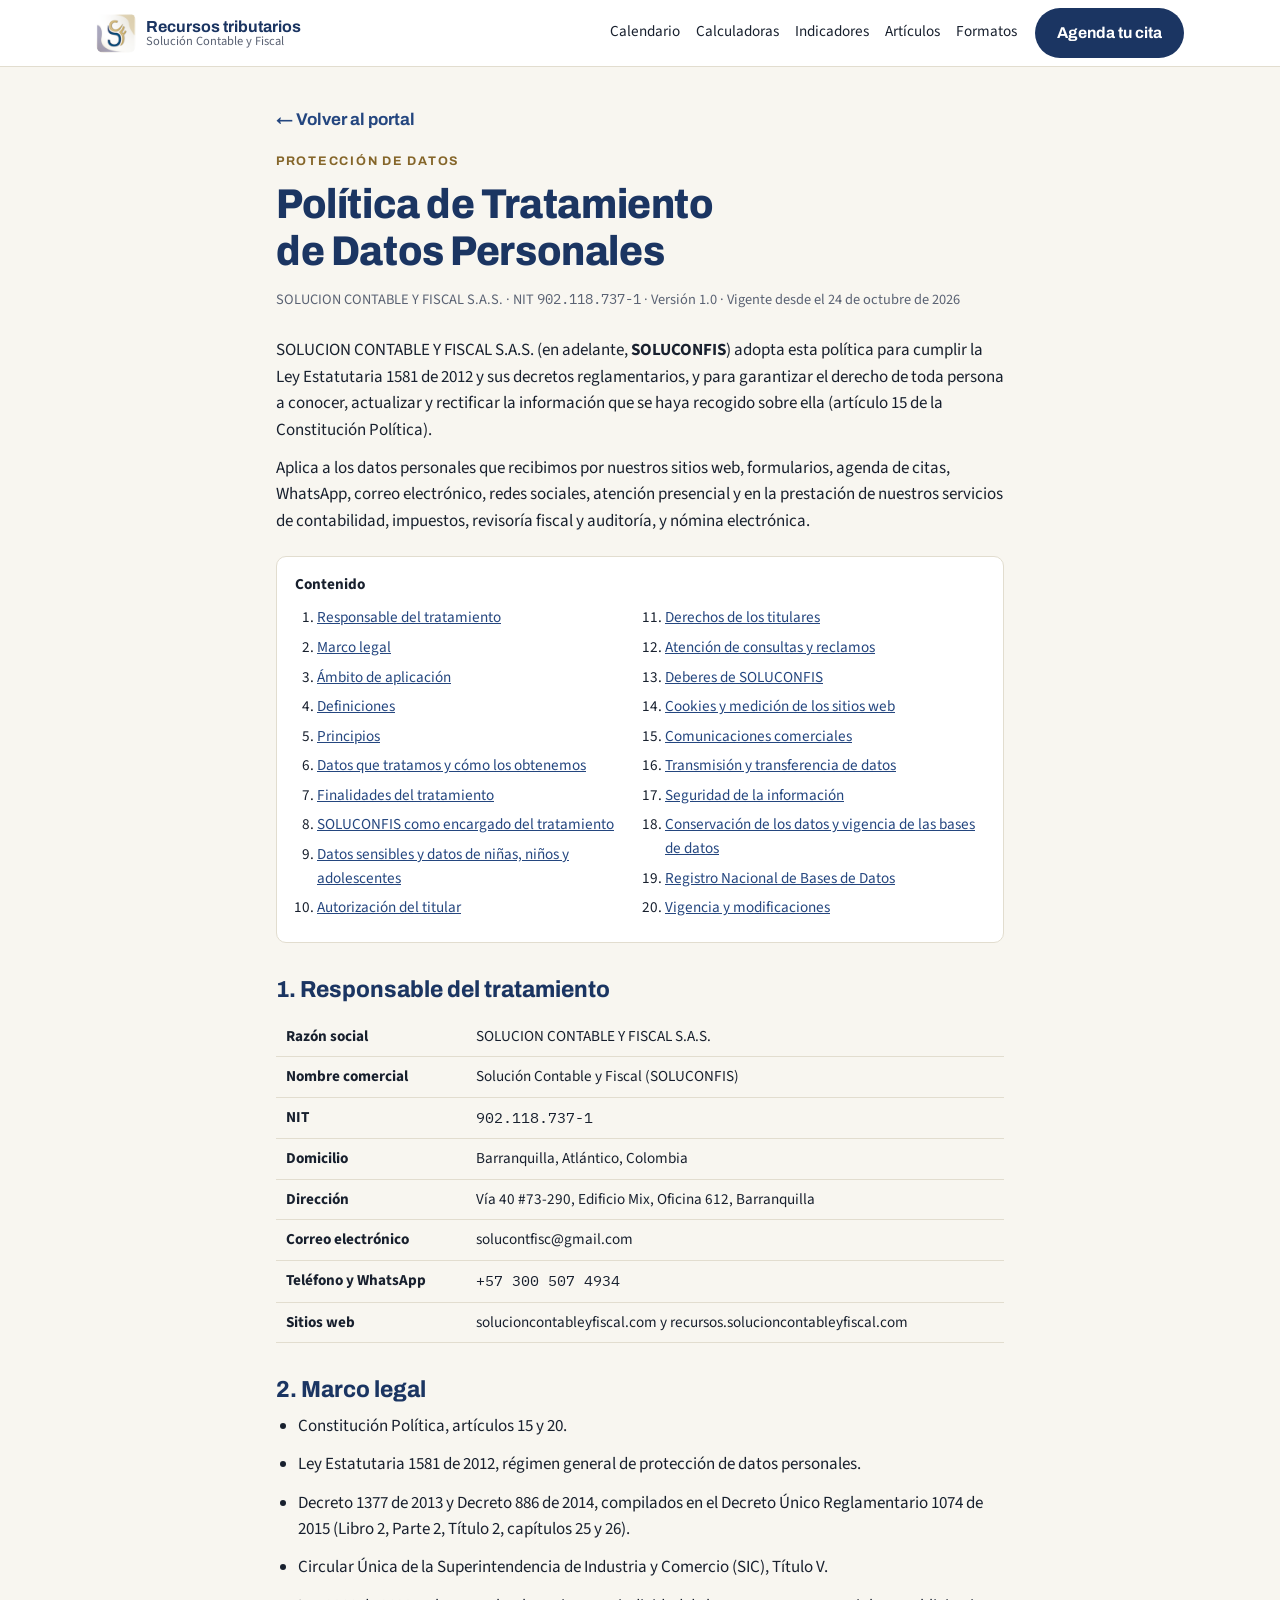
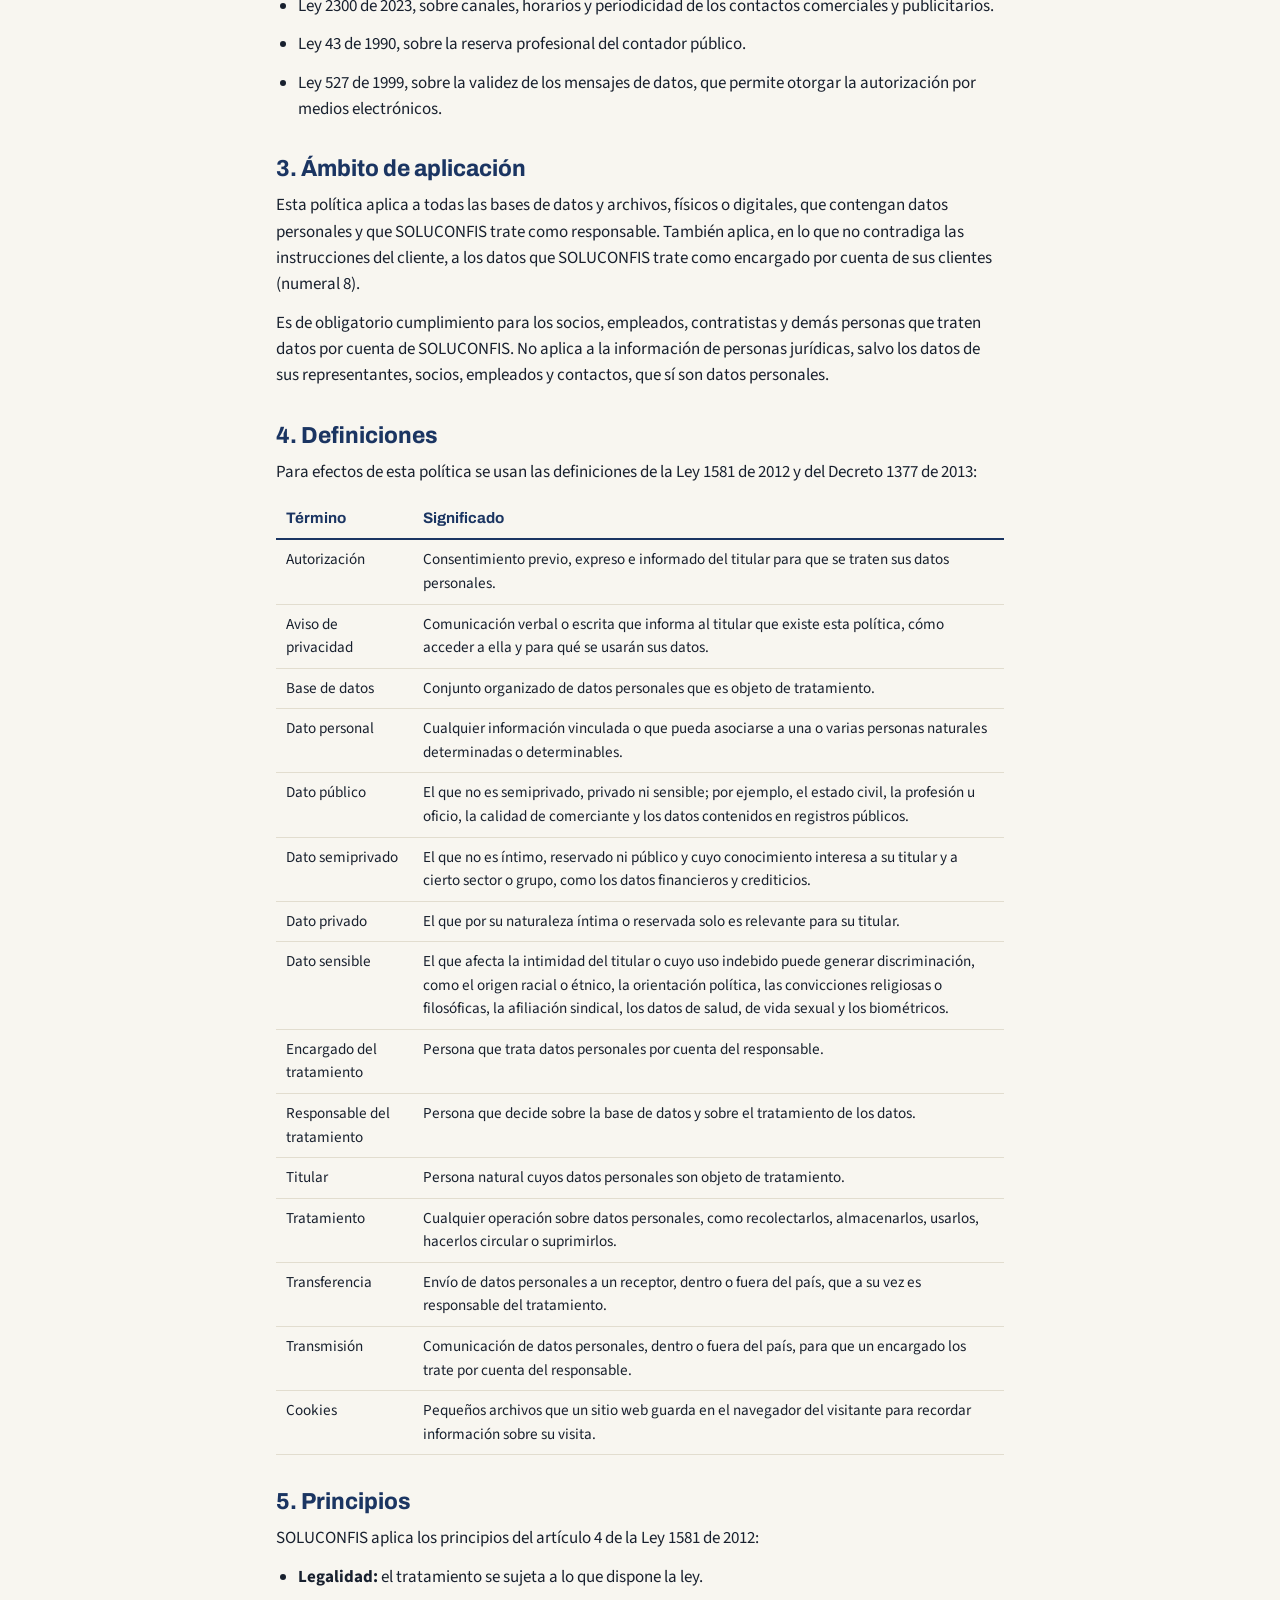
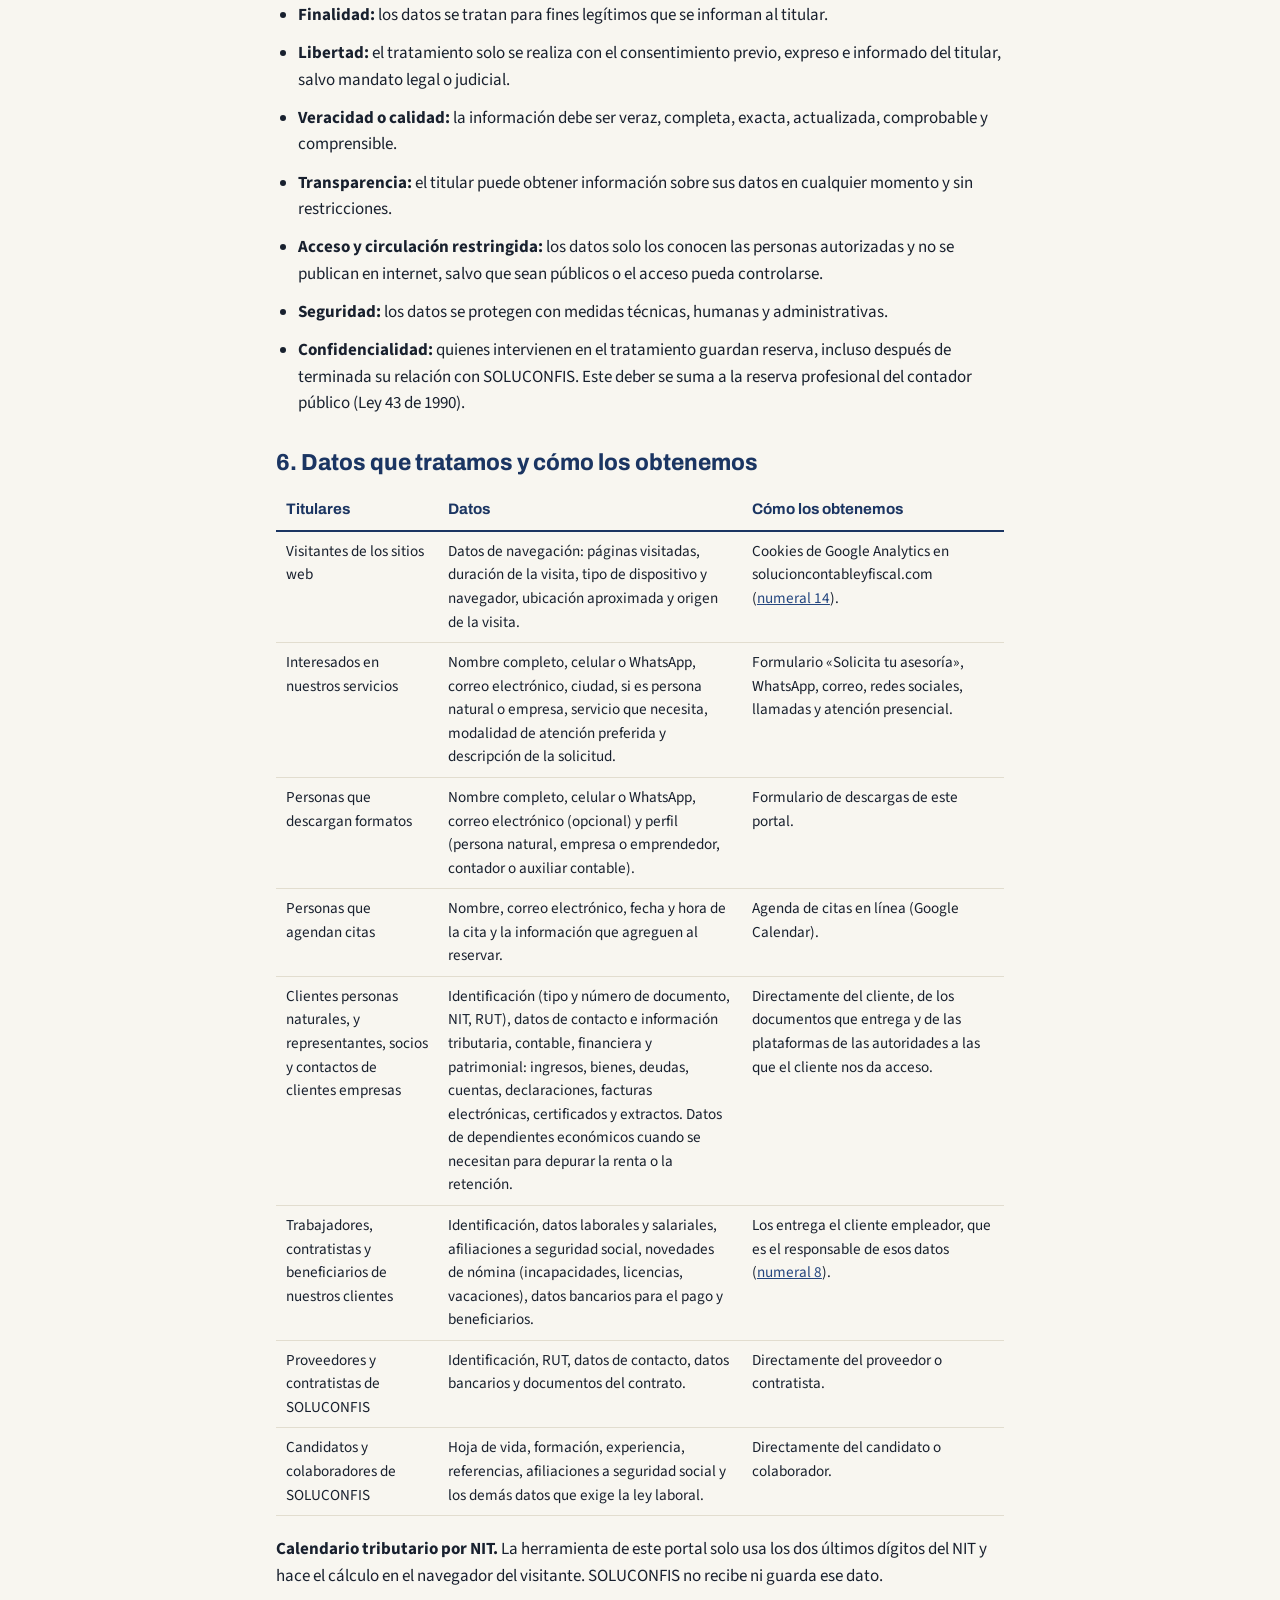
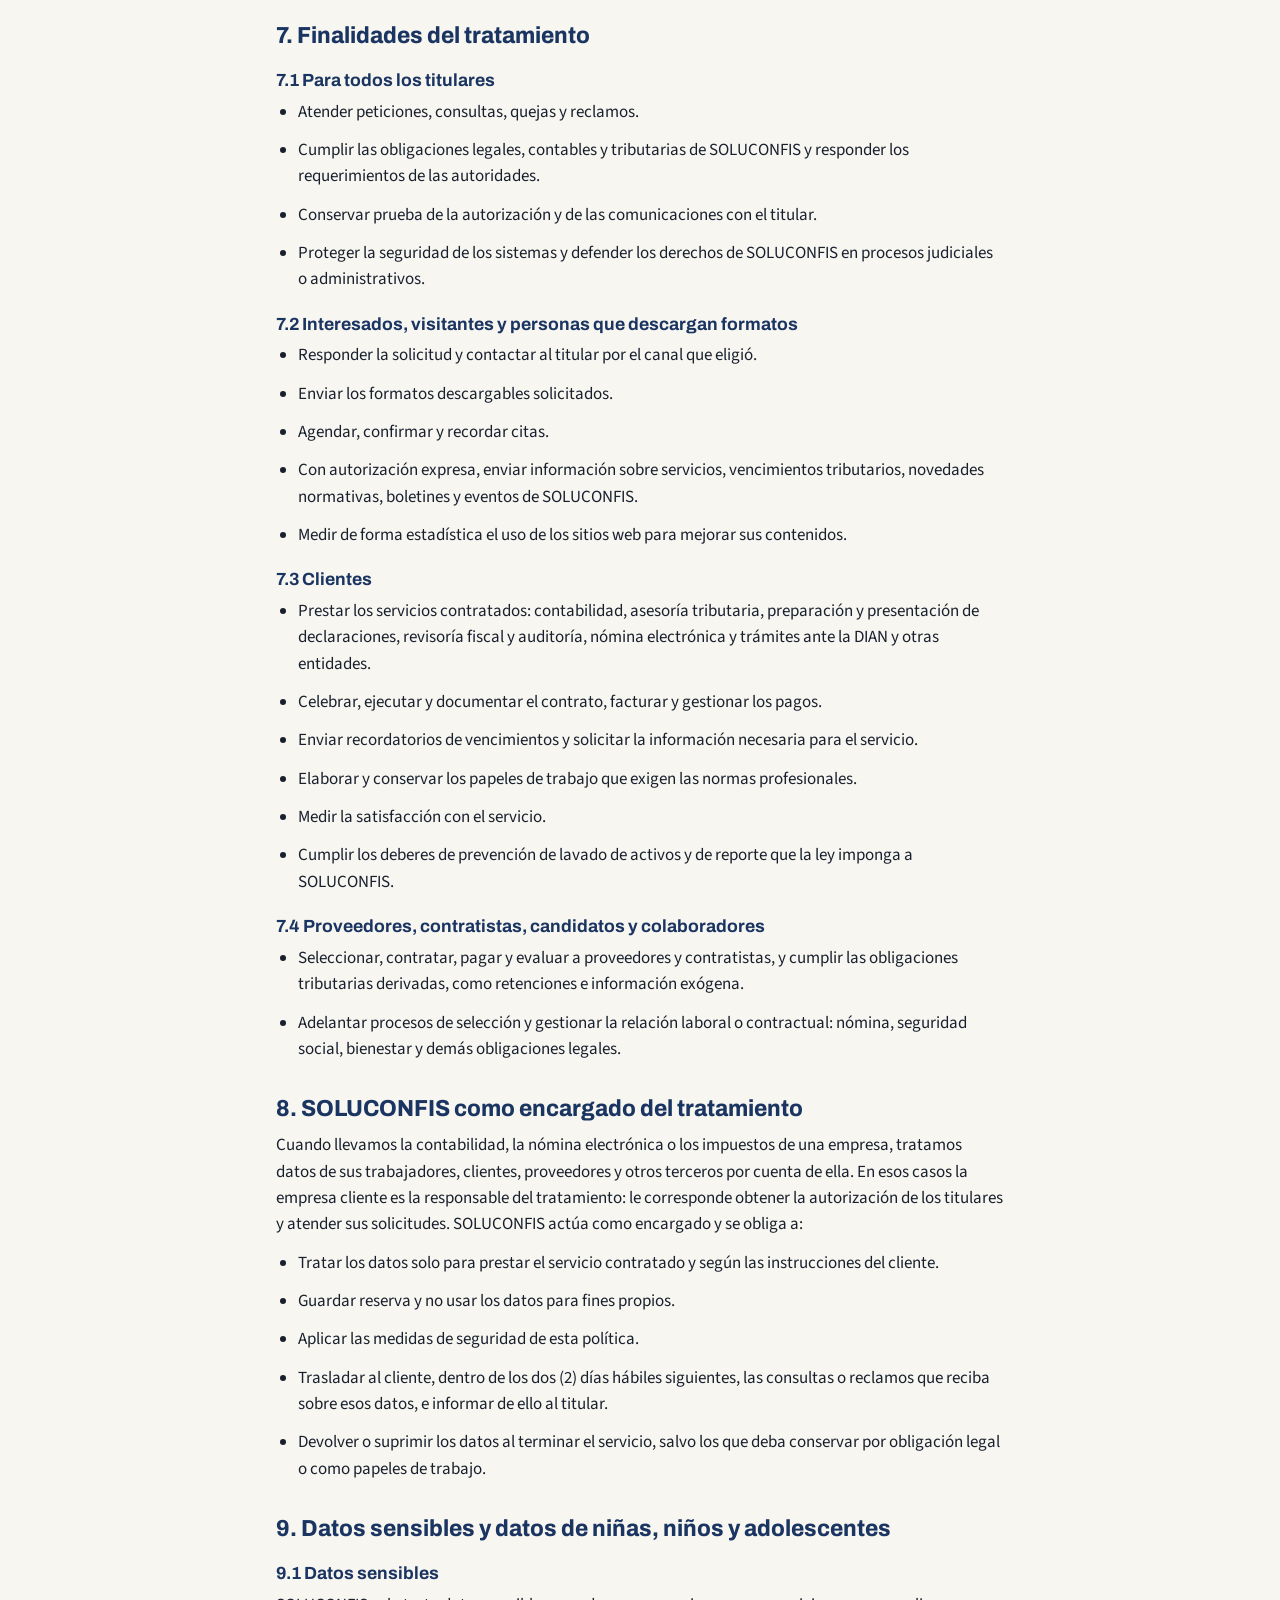
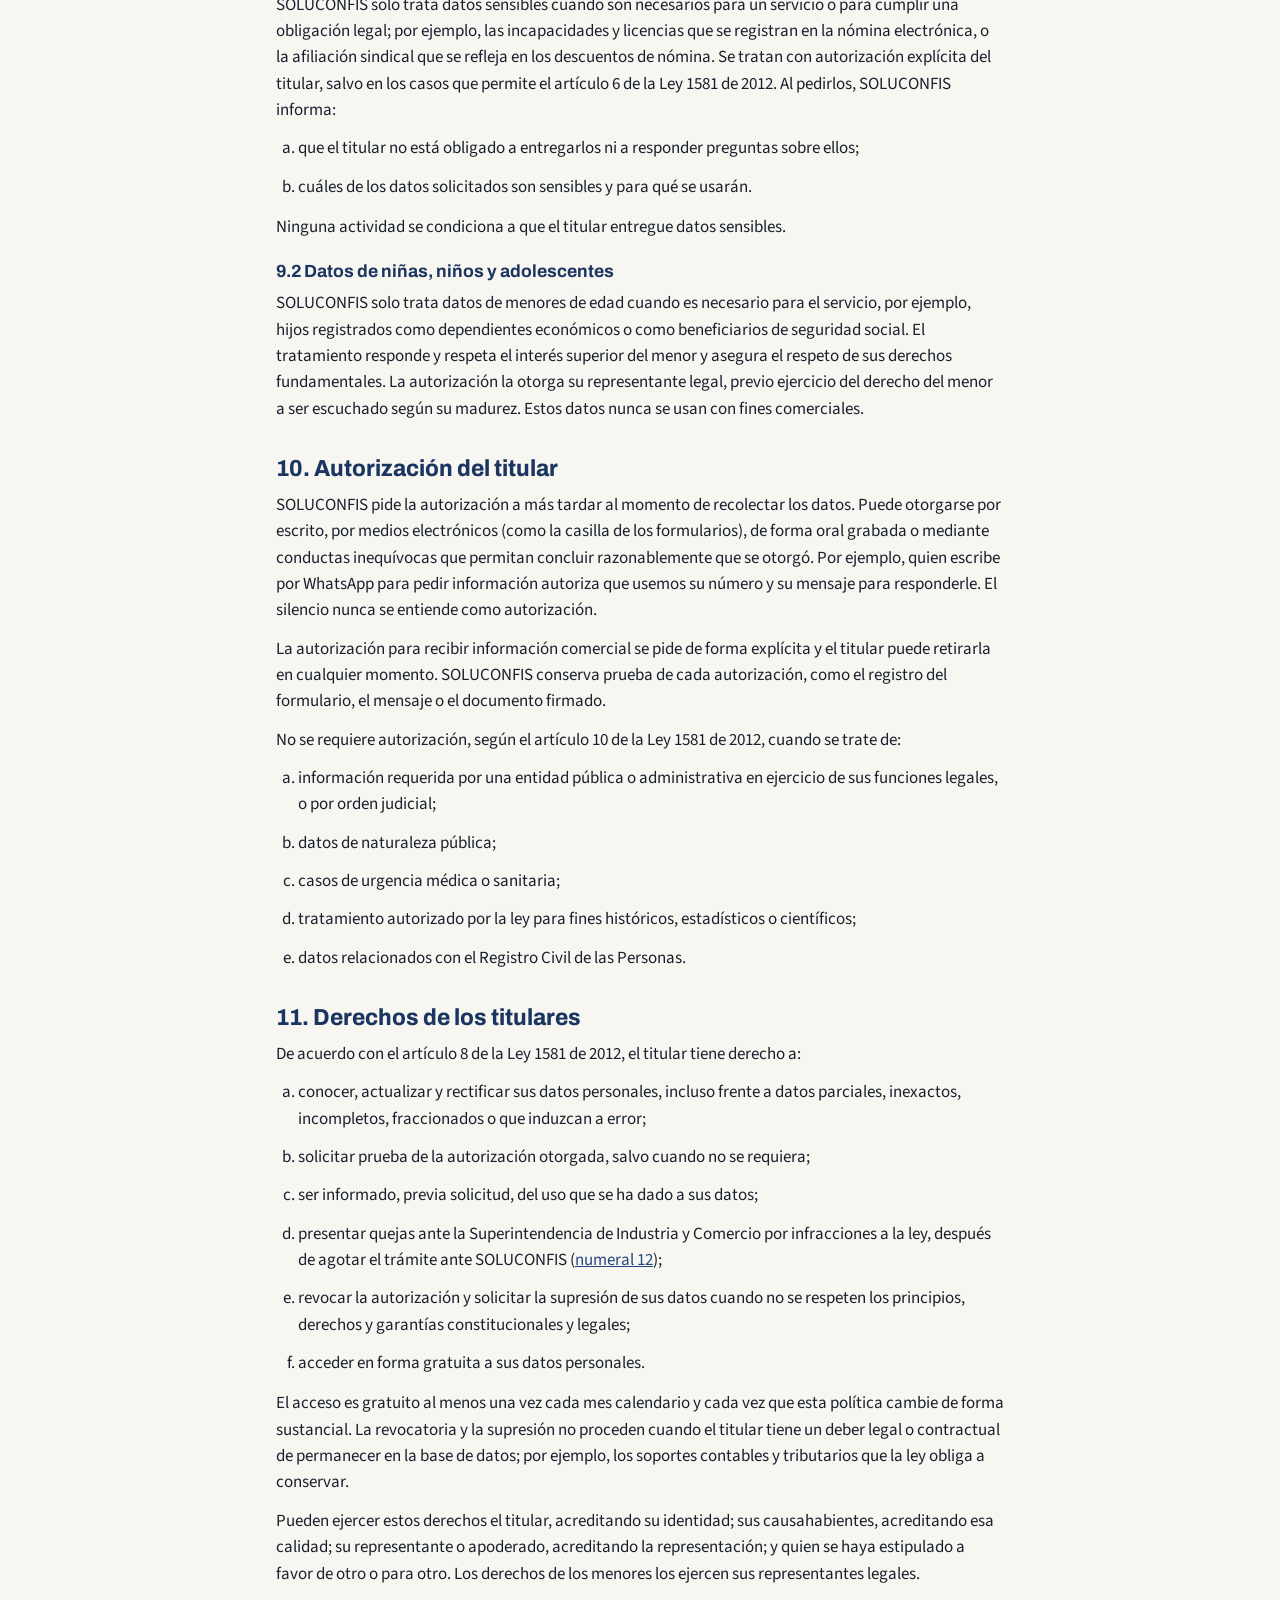
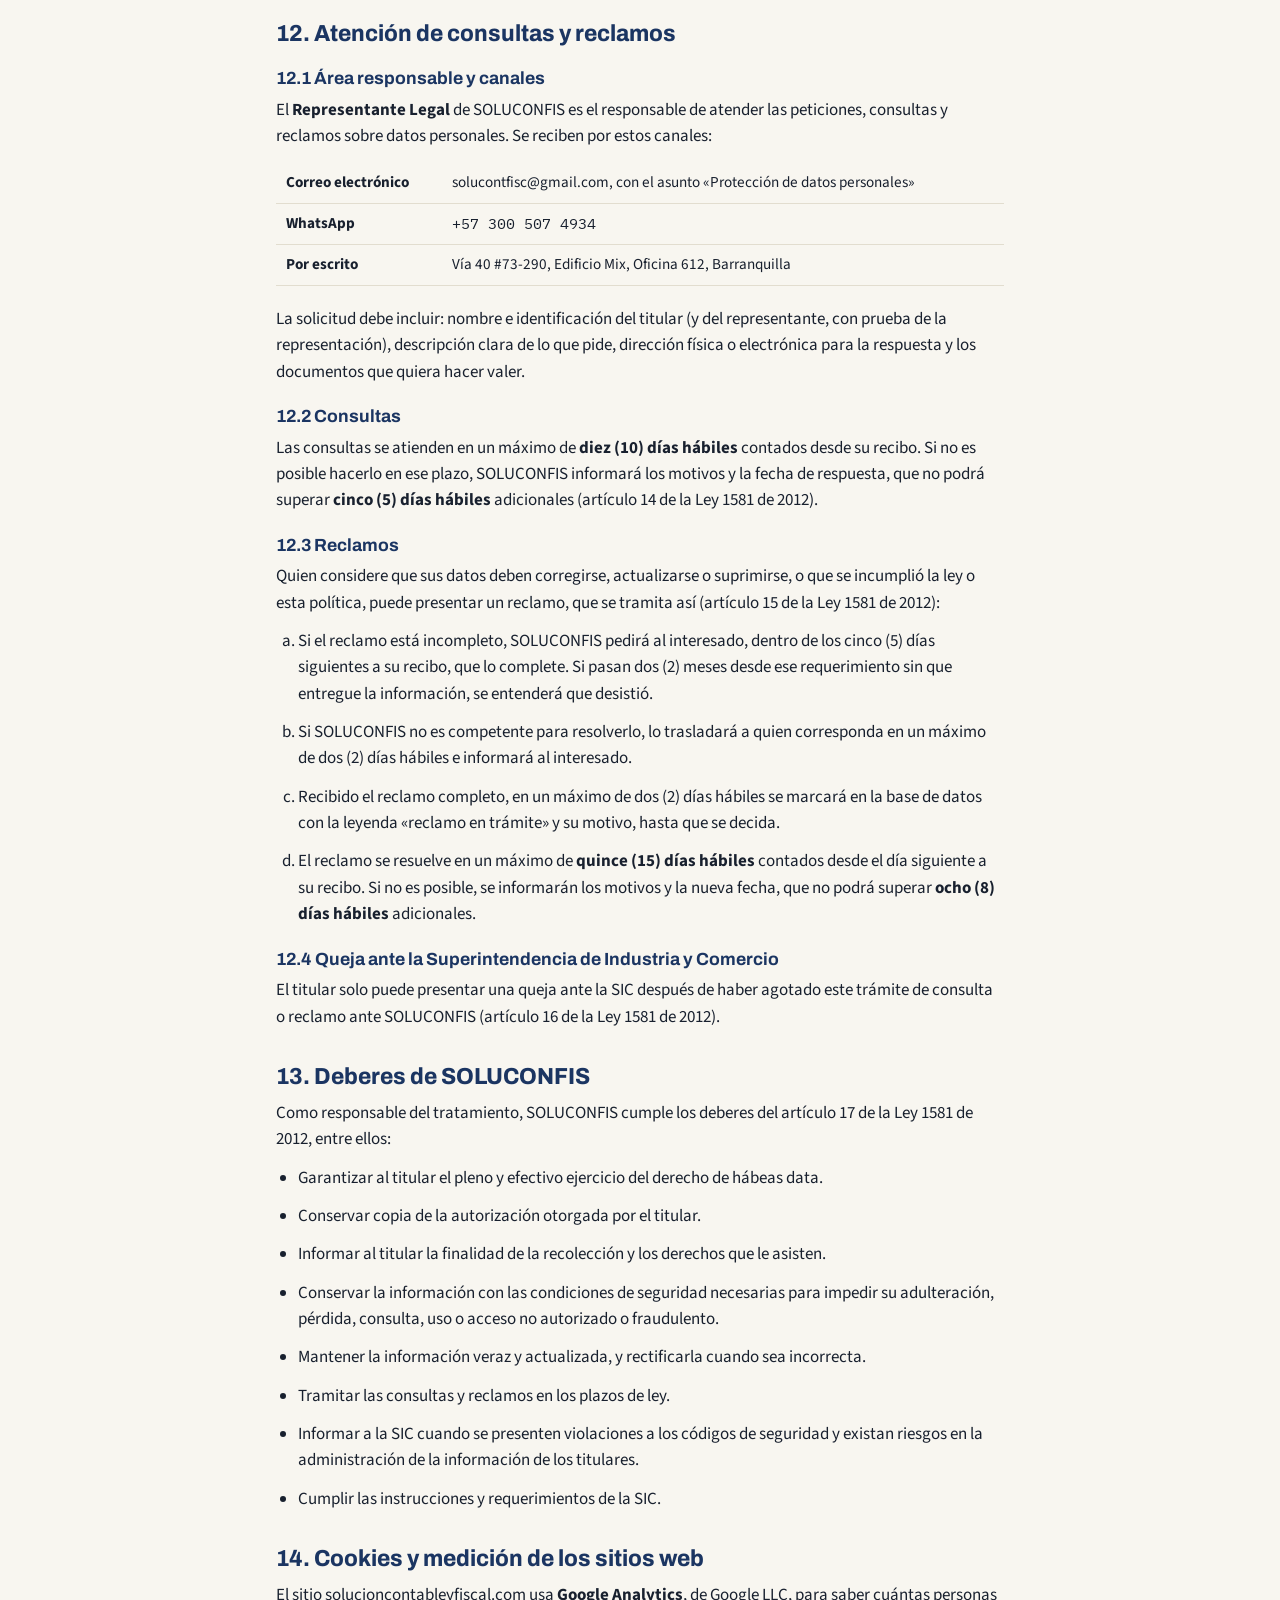
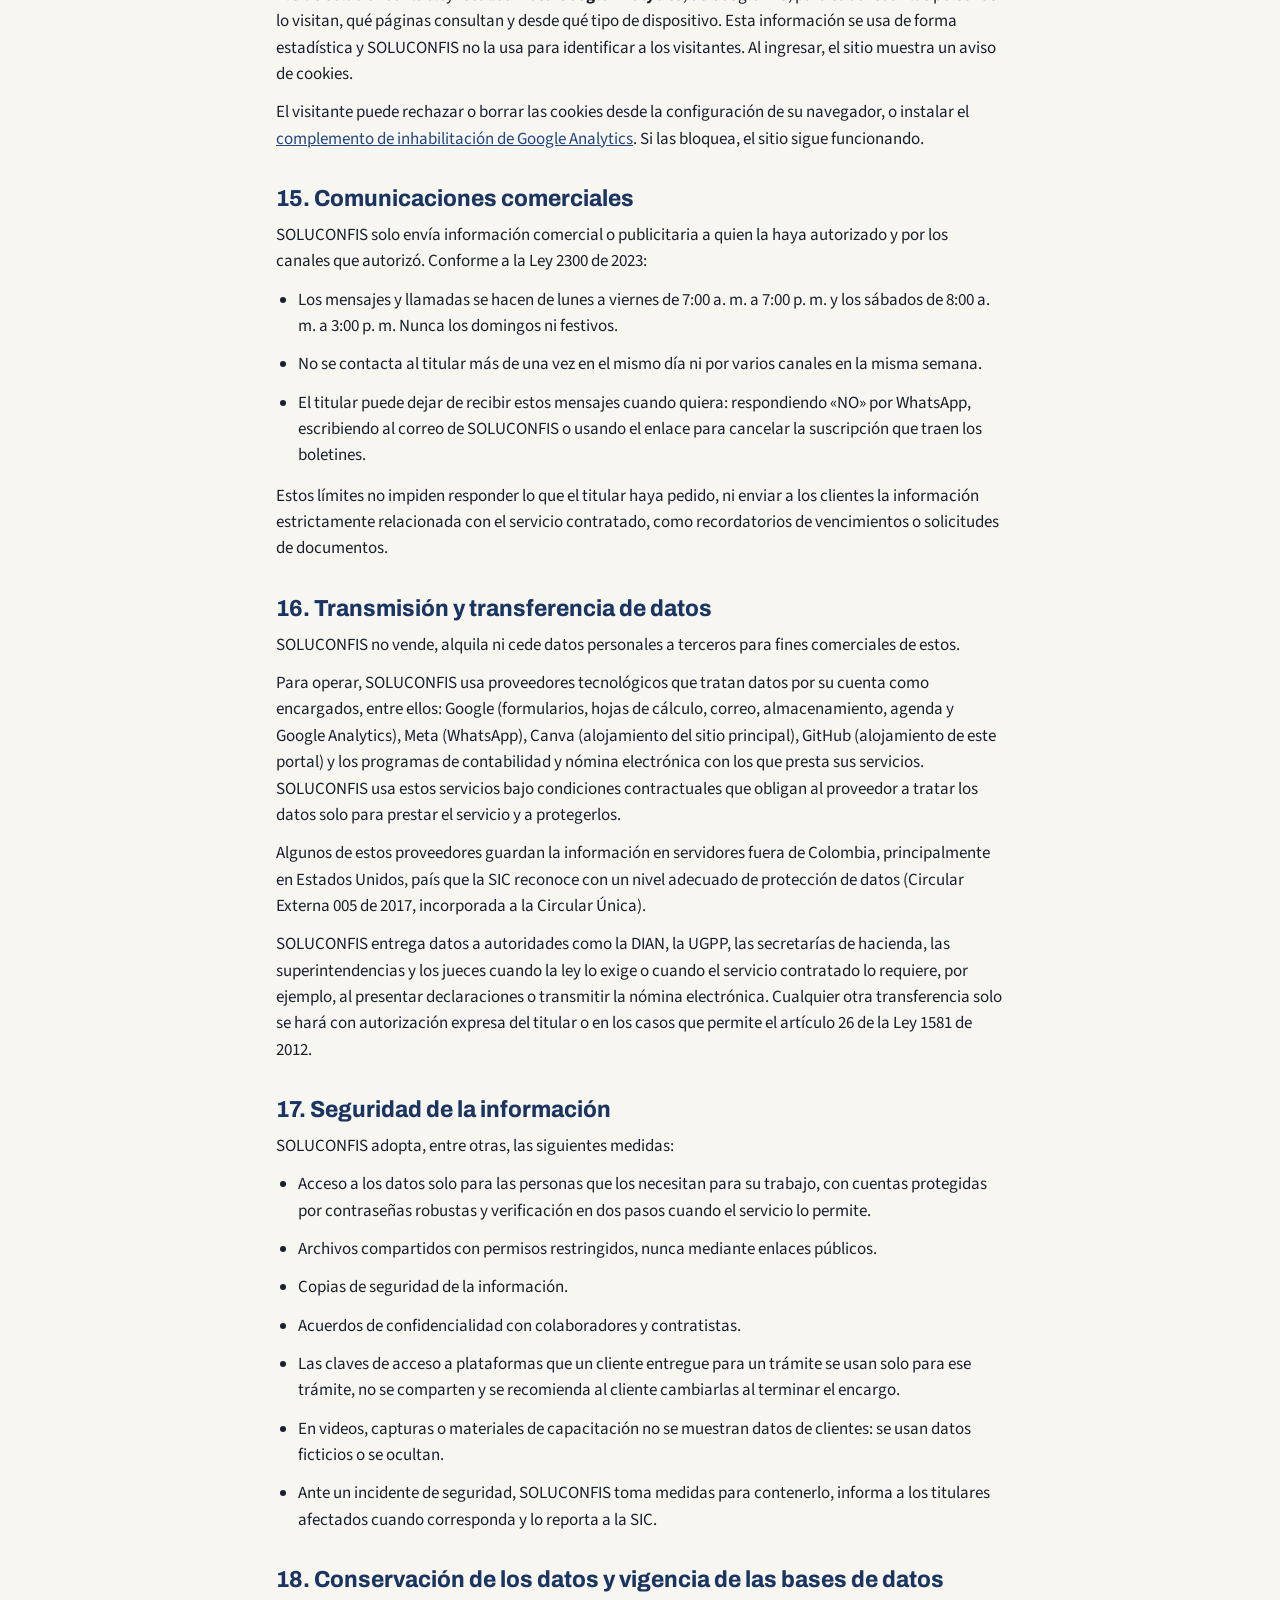
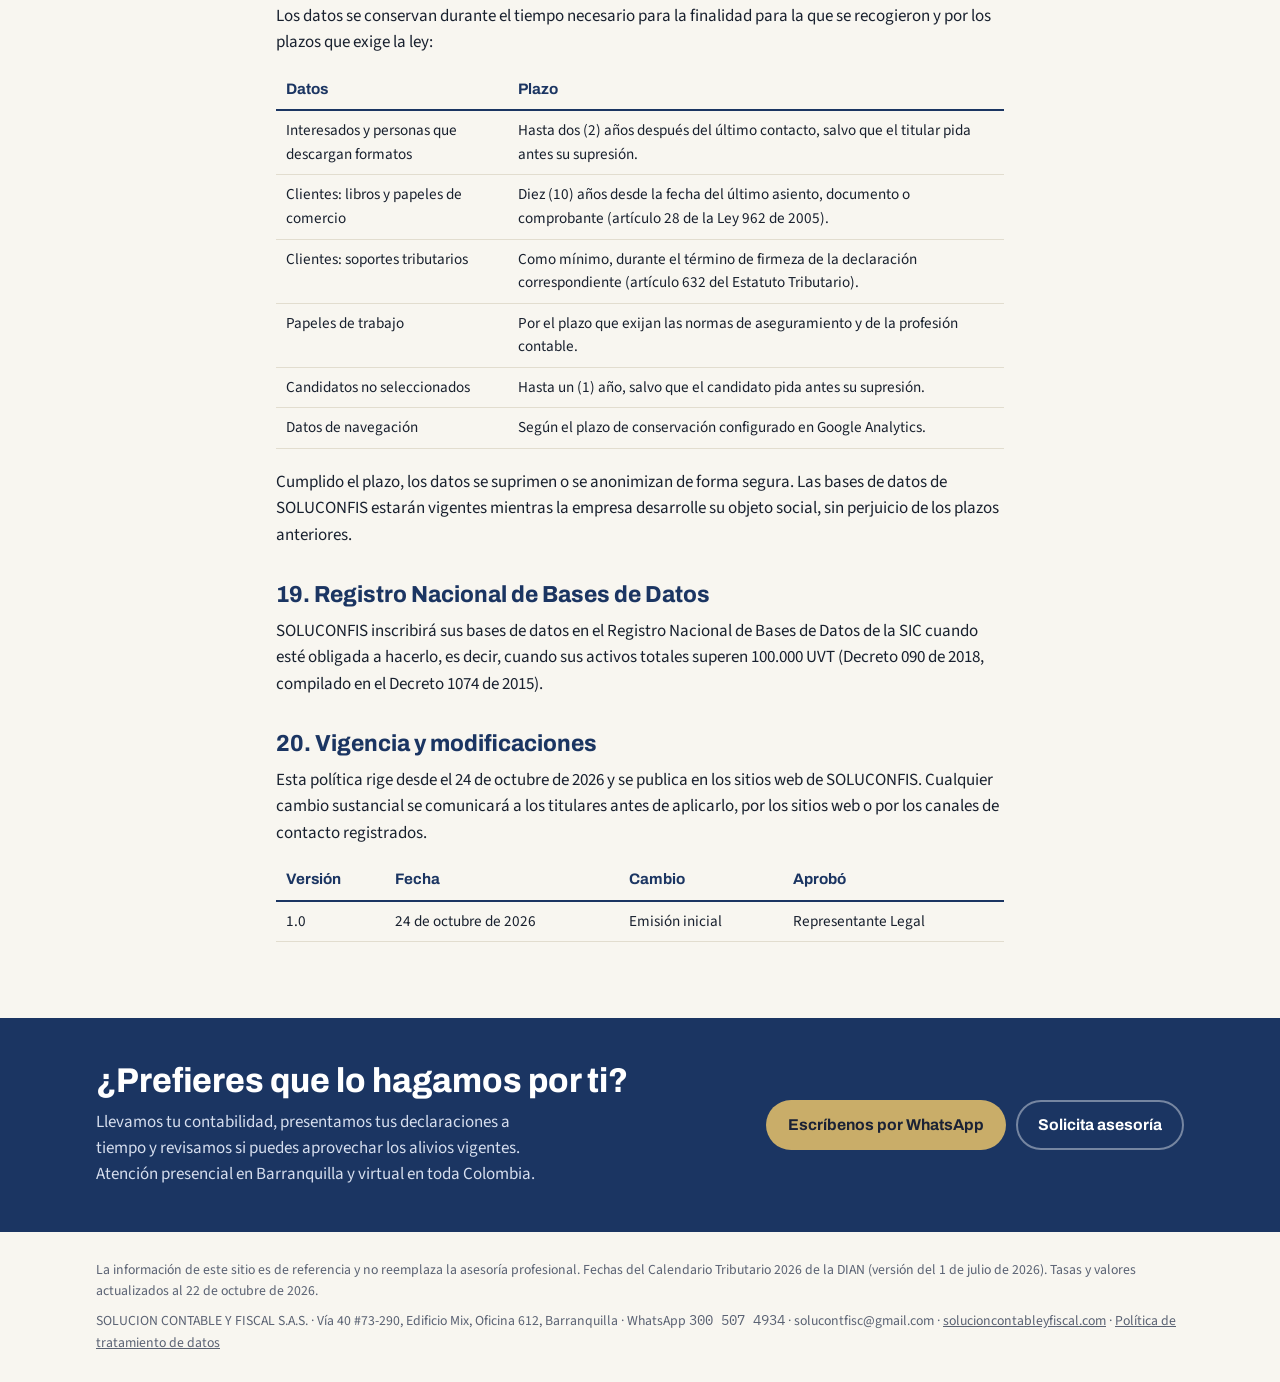
==== politica-de-datos.html @ 3eff8d31 "Publica la Política de Tratamiento de Datos Personales Agrega /politica-de-datos.html, el enlace en " ====
<!doctype html>
<html lang="es-CO">
<head>
<meta charset="utf-8">
<meta name="viewport" content="width=device-width, initial-scale=1, viewport-fit=cover">
<title>Política de Tratamiento de Datos Personales | Solución Contable y Fiscal</title>
<meta name="description" content="Política de Tratamiento de Datos Personales de SOLUCION CONTABLE Y FISCAL S.A.S. (Ley 1581 de 2012): qué datos tratamos, para qué, tus derechos y cómo ejercerlos.">
<link rel="canonical" href="https://recursos.solucioncontableyfiscal.com/politica-de-datos.html">
<meta property="og:type" content="website"><meta property="og:title" content="Política de Tratamiento de Datos Personales | Solución Contable y Fiscal"><meta property="og:description" content="Política de Tratamiento de Datos Personales de SOLUCION CONTABLE Y FISCAL S.A.S. (Ley 1581 de 2012): qué datos tratamos, para qué, tus derechos y cómo ejercerlos."><meta property="og:url" content="https://recursos.solucioncontableyfiscal.com/politica-de-datos.html"><meta property="og:image" content="https://recursos.solucioncontableyfiscal.com/assets/logo-512.png"><meta property="og:locale" content="es_CO">
<link rel="icon" href="assets/logo-32.png" sizes="32x32"><link rel="apple-touch-icon" href="assets/logo-192.png">
<link rel="preconnect" href="https://fonts.googleapis.com"><link rel="preconnect" href="https://fonts.gstatic.com" crossorigin><link rel="stylesheet" href="https://fonts.googleapis.com/css2?family=Archivo:wdth,wght@75..125,600..800&family=IBM+Plex+Mono:wght@500;600&family=Source+Sans+3:wght@400;600;700&display=swap">
<link rel="stylesheet" href="assets/site.css">

</head>
<body>
<header class="top"><div class="wrap">
  <a class="brand" href="index.html"><img src="assets/logo-96.png" alt="Logo de Solución Contable y Fiscal" width="40" height="40"><span><b>Recursos tributarios</b><small>Solución Contable y Fiscal</small></span></a>
  <nav class="nav" aria-label="Secciones">
    <a href="index.html#calendario">Calendario</a><a href="index.html#calculadoras">Calculadoras</a><a href="index.html#indicadores">Indicadores</a><a href="index.html#articulos">Artículos</a><a href="index.html#formatos">Formatos</a>
  </nav>
  <a class="btn btn-primary" href="https://calendar.app.google/NaQe5qqNjgy27SrF7" target="_blank" rel="noopener">Agenda tu cita</a>
</div></header>
<main class="article"><div class="wrap">
  <a class="back" href="index.html">← Volver al portal</a>
  <span class="eyebrow" style="margin-top:18px">Protección de datos</span>
  <h1>Política de Tratamiento de Datos Personales</h1>
  <p class="meta">SOLUCION CONTABLE Y FISCAL S.A.S. · NIT <span class="num">902.118.737-1</span> · Versión 1.0 · Vigente desde el 24 de octubre de 2026</p>
  <p>SOLUCION CONTABLE Y FISCAL S.A.S. (en adelante, <b>SOLUCONFIS</b>) adopta esta política para cumplir la Ley Estatutaria 1581 de 2012 y sus decretos reglamentarios, y para garantizar el derecho de toda persona a conocer, actualizar y rectificar la información que se haya recogido sobre ella (artículo 15 de la Constitución Política).</p>
<p>Aplica a los datos personales que recibimos por nuestros sitios web, formularios, agenda de citas, WhatsApp, correo electrónico, redes sociales, atención presencial y en la prestación de nuestros servicios de contabilidad, impuestos, revisoría fiscal y auditoría, y nómina electrónica.</p><nav class="toc" aria-label="Contenido"><b>Contenido</b><ol><li><a href="#responsable">Responsable del tratamiento</a></li><li><a href="#marco-legal">Marco legal</a></li><li><a href="#ambito">Ámbito de aplicación</a></li><li><a href="#definiciones">Definiciones</a></li><li><a href="#principios">Principios</a></li><li><a href="#datos">Datos que tratamos y cómo los obtenemos</a></li><li><a href="#finalidades">Finalidades del tratamiento</a></li><li><a href="#encargado">SOLUCONFIS como encargado del tratamiento</a></li><li><a href="#sensibles">Datos sensibles y datos de niñas, niños y adolescentes</a></li><li><a href="#autorizacion">Autorización del titular</a></li><li><a href="#derechos">Derechos de los titulares</a></li><li><a href="#consultas">Atención de consultas y reclamos</a></li><li><a href="#deberes">Deberes de SOLUCONFIS</a></li><li><a href="#cookies">Cookies y medición de los sitios web</a></li><li><a href="#comunicaciones">Comunicaciones comerciales</a></li><li><a href="#transmision">Transmisión y transferencia de datos</a></li><li><a href="#seguridad">Seguridad de la información</a></li><li><a href="#conservacion">Conservación de los datos y vigencia de las bases de datos</a></li><li><a href="#rnbd">Registro Nacional de Bases de Datos</a></li><li><a href="#vigencia">Vigencia y modificaciones</a></li></ol></nav><section id="responsable"><h2>1. Responsable del tratamiento</h2><div class="tbl"><table><tbody><tr><td><b>Razón social</b></td><td>SOLUCION CONTABLE Y FISCAL S.A.S.</td></tr><tr><td><b>Nombre comercial</b></td><td>Solución Contable y Fiscal (SOLUCONFIS)</td></tr><tr><td><b>NIT</b></td><td><span class="num">902.118.737-1</span></td></tr><tr><td><b>Domicilio</b></td><td>Barranquilla, Atlántico, Colombia</td></tr><tr><td><b>Dirección</b></td><td>Vía 40 #73-290, Edificio Mix, Oficina 612, Barranquilla</td></tr><tr><td><b>Correo electrónico</b></td><td>solucontfisc@gmail.com</td></tr><tr><td><b>Teléfono y WhatsApp</b></td><td><span class="num">+57 300 507 4934</span></td></tr><tr><td><b>Sitios web</b></td><td>solucioncontableyfiscal.com y recursos.solucioncontableyfiscal.com</td></tr></tbody></table></div></section><section id="marco-legal"><h2>2. Marco legal</h2><ul>
<li>Constitución Política, artículos 15 y 20.</li>
<li>Ley Estatutaria 1581 de 2012, régimen general de protección de datos personales.</li>
<li>Decreto 1377 de 2013 y Decreto 886 de 2014, compilados en el Decreto Único Reglamentario 1074 de 2015 (Libro 2, Parte 2, Título 2, capítulos 25 y 26).</li>
<li>Circular Única de la Superintendencia de Industria y Comercio (SIC), Título V.</li>
<li>Ley 2300 de 2023, sobre canales, horarios y periodicidad de los contactos comerciales y publicitarios.</li>
<li>Ley 43 de 1990, sobre la reserva profesional del contador público.</li>
<li>Ley 527 de 1999, sobre la validez de los mensajes de datos, que permite otorgar la autorización por medios electrónicos.</li>
</ul></section><section id="ambito"><h2>3. Ámbito de aplicación</h2><p>Esta política aplica a todas las bases de datos y archivos, físicos o digitales, que contengan datos personales y que SOLUCONFIS trate como responsable. También aplica, en lo que no contradiga las instrucciones del cliente, a los datos que SOLUCONFIS trate como encargado por cuenta de sus clientes (numeral 8).</p>
<p>Es de obligatorio cumplimiento para los socios, empleados, contratistas y demás personas que traten datos por cuenta de SOLUCONFIS. No aplica a la información de personas jurídicas, salvo los datos de sus representantes, socios, empleados y contactos, que sí son datos personales.</p></section><section id="definiciones"><h2>4. Definiciones</h2><p>Para efectos de esta política se usan las definiciones de la Ley 1581 de 2012 y del Decreto 1377 de 2013:</p><div class="tbl"><table><thead><tr><th>Término</th><th>Significado</th></tr></thead><tbody><tr><td>Autorización</td><td>Consentimiento previo, expreso e informado del titular para que se traten sus datos personales.</td></tr><tr><td>Aviso de privacidad</td><td>Comunicación verbal o escrita que informa al titular que existe esta política, cómo acceder a ella y para qué se usarán sus datos.</td></tr><tr><td>Base de datos</td><td>Conjunto organizado de datos personales que es objeto de tratamiento.</td></tr><tr><td>Dato personal</td><td>Cualquier información vinculada o que pueda asociarse a una o varias personas naturales determinadas o determinables.</td></tr><tr><td>Dato público</td><td>El que no es semiprivado, privado ni sensible; por ejemplo, el estado civil, la profesión u oficio, la calidad de comerciante y los datos contenidos en registros públicos.</td></tr><tr><td>Dato semiprivado</td><td>El que no es íntimo, reservado ni público y cuyo conocimiento interesa a su titular y a cierto sector o grupo, como los datos financieros y crediticios.</td></tr><tr><td>Dato privado</td><td>El que por su naturaleza íntima o reservada solo es relevante para su titular.</td></tr><tr><td>Dato sensible</td><td>El que afecta la intimidad del titular o cuyo uso indebido puede generar discriminación, como el origen racial o étnico, la orientación política, las convicciones religiosas o filosóficas, la afiliación sindical, los datos de salud, de vida sexual y los biométricos.</td></tr><tr><td>Encargado del tratamiento</td><td>Persona que trata datos personales por cuenta del responsable.</td></tr><tr><td>Responsable del tratamiento</td><td>Persona que decide sobre la base de datos y sobre el tratamiento de los datos.</td></tr><tr><td>Titular</td><td>Persona natural cuyos datos personales son objeto de tratamiento.</td></tr><tr><td>Tratamiento</td><td>Cualquier operación sobre datos personales, como recolectarlos, almacenarlos, usarlos, hacerlos circular o suprimirlos.</td></tr><tr><td>Transferencia</td><td>Envío de datos personales a un receptor, dentro o fuera del país, que a su vez es responsable del tratamiento.</td></tr><tr><td>Transmisión</td><td>Comunicación de datos personales, dentro o fuera del país, para que un encargado los trate por cuenta del responsable.</td></tr><tr><td>Cookies</td><td>Pequeños archivos que un sitio web guarda en el navegador del visitante para recordar información sobre su visita.</td></tr></tbody></table></div></section><section id="principios"><h2>5. Principios</h2><p>SOLUCONFIS aplica los principios del artículo 4 de la Ley 1581 de 2012:</p>
<ul>
<li><b>Legalidad:</b> el tratamiento se sujeta a lo que dispone la ley.</li>
<li><b>Finalidad:</b> los datos se tratan para fines legítimos que se informan al titular.</li>
<li><b>Libertad:</b> el tratamiento solo se realiza con el consentimiento previo, expreso e informado del titular, salvo mandato legal o judicial.</li>
<li><b>Veracidad o calidad:</b> la información debe ser veraz, completa, exacta, actualizada, comprobable y comprensible.</li>
<li><b>Transparencia:</b> el titular puede obtener información sobre sus datos en cualquier momento y sin restricciones.</li>
<li><b>Acceso y circulación restringida:</b> los datos solo los conocen las personas autorizadas y no se publican en internet, salvo que sean públicos o el acceso pueda controlarse.</li>
<li><b>Seguridad:</b> los datos se protegen con medidas técnicas, humanas y administrativas.</li>
<li><b>Confidencialidad:</b> quienes intervienen en el tratamiento guardan reserva, incluso después de terminada su relación con SOLUCONFIS. Este deber se suma a la reserva profesional del contador público (Ley 43 de 1990).</li>
</ul></section><section id="datos"><h2>6. Datos que tratamos y cómo los obtenemos</h2><div class="tbl stack"><table><thead><tr><th>Titulares</th><th>Datos</th><th>Cómo los obtenemos</th></tr></thead><tbody><tr><td data-label="Titulares">Visitantes de los sitios web</td><td data-label="Datos">Datos de navegación: páginas visitadas, duración de la visita, tipo de dispositivo y navegador, ubicación aproximada y origen de la visita.</td><td data-label="Cómo los obtenemos">Cookies de Google Analytics en solucioncontableyfiscal.com (<a href="#cookies">numeral 14</a>).</td></tr><tr><td data-label="Titulares">Interesados en nuestros servicios</td><td data-label="Datos">Nombre completo, celular o WhatsApp, correo electrónico, ciudad, si es persona natural o empresa, servicio que necesita, modalidad de atención preferida y descripción de la solicitud.</td><td data-label="Cómo los obtenemos">Formulario «Solicita tu asesoría», WhatsApp, correo, redes sociales, llamadas y atención presencial.</td></tr><tr><td data-label="Titulares">Personas que descargan formatos</td><td data-label="Datos">Nombre completo, celular o WhatsApp, correo electrónico (opcional) y perfil (persona natural, empresa o emprendedor, contador o auxiliar contable).</td><td data-label="Cómo los obtenemos">Formulario de descargas de este portal.</td></tr><tr><td data-label="Titulares">Personas que agendan citas</td><td data-label="Datos">Nombre, correo electrónico, fecha y hora de la cita y la información que agreguen al reservar.</td><td data-label="Cómo los obtenemos">Agenda de citas en línea (Google Calendar).</td></tr><tr><td data-label="Titulares">Clientes personas naturales, y representantes, socios y contactos de clientes empresas</td><td data-label="Datos">Identificación (tipo y número de documento, NIT, RUT), datos de contacto e información tributaria, contable, financiera y patrimonial: ingresos, bienes, deudas, cuentas, declaraciones, facturas electrónicas, certificados y extractos. Datos de dependientes económicos cuando se necesitan para depurar la renta o la retención.</td><td data-label="Cómo los obtenemos">Directamente del cliente, de los documentos que entrega y de las plataformas de las autoridades a las que el cliente nos da acceso.</td></tr><tr><td data-label="Titulares">Trabajadores, contratistas y beneficiarios de nuestros clientes</td><td data-label="Datos">Identificación, datos laborales y salariales, afiliaciones a seguridad social, novedades de nómina (incapacidades, licencias, vacaciones), datos bancarios para el pago y beneficiarios.</td><td data-label="Cómo los obtenemos">Los entrega el cliente empleador, que es el responsable de esos datos (<a href="#encargado">numeral 8</a>).</td></tr><tr><td data-label="Titulares">Proveedores y contratistas de SOLUCONFIS</td><td data-label="Datos">Identificación, RUT, datos de contacto, datos bancarios y documentos del contrato.</td><td data-label="Cómo los obtenemos">Directamente del proveedor o contratista.</td></tr><tr><td data-label="Titulares">Candidatos y colaboradores de SOLUCONFIS</td><td data-label="Datos">Hoja de vida, formación, experiencia, referencias, afiliaciones a seguridad social y los demás datos que exige la ley laboral.</td><td data-label="Cómo los obtenemos">Directamente del candidato o colaborador.</td></tr></tbody></table></div><p><b>Calendario tributario por NIT.</b> La herramienta de este portal solo usa los dos últimos dígitos del NIT y hace el cálculo en el navegador del visitante. SOLUCONFIS no recibe ni guarda ese dato.</p></section><section id="finalidades"><h2>7. Finalidades del tratamiento</h2><h3>7.1 Para todos los titulares</h3>
<ul>
<li>Atender peticiones, consultas, quejas y reclamos.</li>
<li>Cumplir las obligaciones legales, contables y tributarias de SOLUCONFIS y responder los requerimientos de las autoridades.</li>
<li>Conservar prueba de la autorización y de las comunicaciones con el titular.</li>
<li>Proteger la seguridad de los sistemas y defender los derechos de SOLUCONFIS en procesos judiciales o administrativos.</li>
</ul>
<h3>7.2 Interesados, visitantes y personas que descargan formatos</h3>
<ul>
<li>Responder la solicitud y contactar al titular por el canal que eligió.</li>
<li>Enviar los formatos descargables solicitados.</li>
<li>Agendar, confirmar y recordar citas.</li>
<li>Con autorización expresa, enviar información sobre servicios, vencimientos tributarios, novedades normativas, boletines y eventos de SOLUCONFIS.</li>
<li>Medir de forma estadística el uso de los sitios web para mejorar sus contenidos.</li>
</ul>
<h3>7.3 Clientes</h3>
<ul>
<li>Prestar los servicios contratados: contabilidad, asesoría tributaria, preparación y presentación de declaraciones, revisoría fiscal y auditoría, nómina electrónica y trámites ante la DIAN y otras entidades.</li>
<li>Celebrar, ejecutar y documentar el contrato, facturar y gestionar los pagos.</li>
<li>Enviar recordatorios de vencimientos y solicitar la información necesaria para el servicio.</li>
<li>Elaborar y conservar los papeles de trabajo que exigen las normas profesionales.</li>
<li>Medir la satisfacción con el servicio.</li>
<li>Cumplir los deberes de prevención de lavado de activos y de reporte que la ley imponga a SOLUCONFIS.</li>
</ul>
<h3>7.4 Proveedores, contratistas, candidatos y colaboradores</h3>
<ul>
<li>Seleccionar, contratar, pagar y evaluar a proveedores y contratistas, y cumplir las obligaciones tributarias derivadas, como retenciones e información exógena.</li>
<li>Adelantar procesos de selección y gestionar la relación laboral o contractual: nómina, seguridad social, bienestar y demás obligaciones legales.</li>
</ul></section><section id="encargado"><h2>8. SOLUCONFIS como encargado del tratamiento</h2><p>Cuando llevamos la contabilidad, la nómina electrónica o los impuestos de una empresa, tratamos datos de sus trabajadores, clientes, proveedores y otros terceros por cuenta de ella. En esos casos la empresa cliente es la responsable del tratamiento: le corresponde obtener la autorización de los titulares y atender sus solicitudes. SOLUCONFIS actúa como encargado y se obliga a:</p>
<ul>
<li>Tratar los datos solo para prestar el servicio contratado y según las instrucciones del cliente.</li>
<li>Guardar reserva y no usar los datos para fines propios.</li>
<li>Aplicar las medidas de seguridad de esta política.</li>
<li>Trasladar al cliente, dentro de los dos (2) días hábiles siguientes, las consultas o reclamos que reciba sobre esos datos, e informar de ello al titular.</li>
<li>Devolver o suprimir los datos al terminar el servicio, salvo los que deba conservar por obligación legal o como papeles de trabajo.</li>
</ul></section><section id="sensibles"><h2>9. Datos sensibles y datos de niñas, niños y adolescentes</h2><h3>9.1 Datos sensibles</h3>
<p>SOLUCONFIS solo trata datos sensibles cuando son necesarios para un servicio o para cumplir una obligación legal; por ejemplo, las incapacidades y licencias que se registran en la nómina electrónica, o la afiliación sindical que se refleja en los descuentos de nómina. Se tratan con autorización explícita del titular, salvo en los casos que permite el artículo 6 de la Ley 1581 de 2012. Al pedirlos, SOLUCONFIS informa:</p>
<ol type="a">
<li>que el titular no está obligado a entregarlos ni a responder preguntas sobre ellos;</li>
<li>cuáles de los datos solicitados son sensibles y para qué se usarán.</li>
</ol>
<p>Ninguna actividad se condiciona a que el titular entregue datos sensibles.</p>
<h3>9.2 Datos de niñas, niños y adolescentes</h3>
<p>SOLUCONFIS solo trata datos de menores de edad cuando es necesario para el servicio, por ejemplo, hijos registrados como dependientes económicos o como beneficiarios de seguridad social. El tratamiento responde y respeta el interés superior del menor y asegura el respeto de sus derechos fundamentales. La autorización la otorga su representante legal, previo ejercicio del derecho del menor a ser escuchado según su madurez. Estos datos nunca se usan con fines comerciales.</p></section><section id="autorizacion"><h2>10. Autorización del titular</h2><p>SOLUCONFIS pide la autorización a más tardar al momento de recolectar los datos. Puede otorgarse por escrito, por medios electrónicos (como la casilla de los formularios), de forma oral grabada o mediante conductas inequívocas que permitan concluir razonablemente que se otorgó. Por ejemplo, quien escribe por WhatsApp para pedir información autoriza que usemos su número y su mensaje para responderle. El silencio nunca se entiende como autorización.</p>
<p>La autorización para recibir información comercial se pide de forma explícita y el titular puede retirarla en cualquier momento. SOLUCONFIS conserva prueba de cada autorización, como el registro del formulario, el mensaje o el documento firmado.</p>
<p>No se requiere autorización, según el artículo 10 de la Ley 1581 de 2012, cuando se trate de:</p>
<ol type="a">
<li>información requerida por una entidad pública o administrativa en ejercicio de sus funciones legales, o por orden judicial;</li>
<li>datos de naturaleza pública;</li>
<li>casos de urgencia médica o sanitaria;</li>
<li>tratamiento autorizado por la ley para fines históricos, estadísticos o científicos;</li>
<li>datos relacionados con el Registro Civil de las Personas.</li>
</ol></section><section id="derechos"><h2>11. Derechos de los titulares</h2><p>De acuerdo con el artículo 8 de la Ley 1581 de 2012, el titular tiene derecho a:</p>
<ol type="a">
<li>conocer, actualizar y rectificar sus datos personales, incluso frente a datos parciales, inexactos, incompletos, fraccionados o que induzcan a error;</li>
<li>solicitar prueba de la autorización otorgada, salvo cuando no se requiera;</li>
<li>ser informado, previa solicitud, del uso que se ha dado a sus datos;</li>
<li>presentar quejas ante la Superintendencia de Industria y Comercio por infracciones a la ley, después de agotar el trámite ante SOLUCONFIS (<a href="#consultas">numeral 12</a>);</li>
<li>revocar la autorización y solicitar la supresión de sus datos cuando no se respeten los principios, derechos y garantías constitucionales y legales;</li>
<li>acceder en forma gratuita a sus datos personales.</li>
</ol>
<p>El acceso es gratuito al menos una vez cada mes calendario y cada vez que esta política cambie de forma sustancial. La revocatoria y la supresión no proceden cuando el titular tiene un deber legal o contractual de permanecer en la base de datos; por ejemplo, los soportes contables y tributarios que la ley obliga a conservar.</p>
<p>Pueden ejercer estos derechos el titular, acreditando su identidad; sus causahabientes, acreditando esa calidad; su representante o apoderado, acreditando la representación; y quien se haya estipulado a favor de otro o para otro. Los derechos de los menores los ejercen sus representantes legales.</p></section><section id="consultas"><h2>12. Atención de consultas y reclamos</h2><h3>12.1 Área responsable y canales</h3>
<p>El <b>Representante Legal</b> de SOLUCONFIS es el responsable de atender las peticiones, consultas y reclamos sobre datos personales. Se reciben por estos canales:</p>
<div class="tbl"><table><tbody><tr><td><b>Correo electrónico</b></td><td>solucontfisc@gmail.com, con el asunto «Protección de datos personales»</td></tr><tr><td><b>WhatsApp</b></td><td><span class="num">+57 300 507 4934</span></td></tr><tr><td><b>Por escrito</b></td><td>Vía 40 #73-290, Edificio Mix, Oficina 612, Barranquilla</td></tr></tbody></table></div>
<p>La solicitud debe incluir: nombre e identificación del titular (y del representante, con prueba de la representación), descripción clara de lo que pide, dirección física o electrónica para la respuesta y los documentos que quiera hacer valer.</p>
<h3>12.2 Consultas</h3>
<p>Las consultas se atienden en un máximo de <b>diez (10) días hábiles</b> contados desde su recibo. Si no es posible hacerlo en ese plazo, SOLUCONFIS informará los motivos y la fecha de respuesta, que no podrá superar <b>cinco (5) días hábiles</b> adicionales (artículo 14 de la Ley 1581 de 2012).</p>
<h3>12.3 Reclamos</h3>
<p>Quien considere que sus datos deben corregirse, actualizarse o suprimirse, o que se incumplió la ley o esta política, puede presentar un reclamo, que se tramita así (artículo 15 de la Ley 1581 de 2012):</p>
<ol type="a">
<li>Si el reclamo está incompleto, SOLUCONFIS pedirá al interesado, dentro de los cinco (5) días siguientes a su recibo, que lo complete. Si pasan dos (2) meses desde ese requerimiento sin que entregue la información, se entenderá que desistió.</li>
<li>Si SOLUCONFIS no es competente para resolverlo, lo trasladará a quien corresponda en un máximo de dos (2) días hábiles e informará al interesado.</li>
<li>Recibido el reclamo completo, en un máximo de dos (2) días hábiles se marcará en la base de datos con la leyenda «reclamo en trámite» y su motivo, hasta que se decida.</li>
<li>El reclamo se resuelve en un máximo de <b>quince (15) días hábiles</b> contados desde el día siguiente a su recibo. Si no es posible, se informarán los motivos y la nueva fecha, que no podrá superar <b>ocho (8) días hábiles</b> adicionales.</li>
</ol>
<h3>12.4 Queja ante la Superintendencia de Industria y Comercio</h3>
<p>El titular solo puede presentar una queja ante la SIC después de haber agotado este trámite de consulta o reclamo ante SOLUCONFIS (artículo 16 de la Ley 1581 de 2012).</p></section><section id="deberes"><h2>13. Deberes de SOLUCONFIS</h2><p>Como responsable del tratamiento, SOLUCONFIS cumple los deberes del artículo 17 de la Ley 1581 de 2012, entre ellos:</p>
<ul>
<li>Garantizar al titular el pleno y efectivo ejercicio del derecho de hábeas data.</li>
<li>Conservar copia de la autorización otorgada por el titular.</li>
<li>Informar al titular la finalidad de la recolección y los derechos que le asisten.</li>
<li>Conservar la información con las condiciones de seguridad necesarias para impedir su adulteración, pérdida, consulta, uso o acceso no autorizado o fraudulento.</li>
<li>Mantener la información veraz y actualizada, y rectificarla cuando sea incorrecta.</li>
<li>Tramitar las consultas y reclamos en los plazos de ley.</li>
<li>Informar a la SIC cuando se presenten violaciones a los códigos de seguridad y existan riesgos en la administración de la información de los titulares.</li>
<li>Cumplir las instrucciones y requerimientos de la SIC.</li>
</ul></section><section id="cookies"><h2>14. Cookies y medición de los sitios web</h2><p>El sitio solucioncontableyfiscal.com usa <b>Google Analytics</b>, de Google LLC, para saber cuántas personas lo visitan, qué páginas consultan y desde qué tipo de dispositivo. Esta información se usa de forma estadística y SOLUCONFIS no la usa para identificar a los visitantes. Al ingresar, el sitio muestra un aviso de cookies.</p>
<p>El visitante puede rechazar o borrar las cookies desde la configuración de su navegador, o instalar el <a href="https://tools.google.com/dlpage/gaoptout" target="_blank" rel="noopener">complemento de inhabilitación de Google Analytics</a>. Si las bloquea, el sitio sigue funcionando.</p></section><section id="comunicaciones"><h2>15. Comunicaciones comerciales</h2><p>SOLUCONFIS solo envía información comercial o publicitaria a quien la haya autorizado y por los canales que autorizó. Conforme a la Ley 2300 de 2023:</p>
<ul>
<li>Los mensajes y llamadas se hacen de lunes a viernes de 7:00 a. m. a 7:00 p. m. y los sábados de 8:00 a. m. a 3:00 p. m. Nunca los domingos ni festivos.</li>
<li>No se contacta al titular más de una vez en el mismo día ni por varios canales en la misma semana.</li>
<li>El titular puede dejar de recibir estos mensajes cuando quiera: respondiendo «NO» por WhatsApp, escribiendo al correo de SOLUCONFIS o usando el enlace para cancelar la suscripción que traen los boletines.</li>
</ul>
<p>Estos límites no impiden responder lo que el titular haya pedido, ni enviar a los clientes la información estrictamente relacionada con el servicio contratado, como recordatorios de vencimientos o solicitudes de documentos.</p></section><section id="transmision"><h2>16. Transmisión y transferencia de datos</h2><p>SOLUCONFIS no vende, alquila ni cede datos personales a terceros para fines comerciales de estos.</p>
<p>Para operar, SOLUCONFIS usa proveedores tecnológicos que tratan datos por su cuenta como encargados, entre ellos: Google (formularios, hojas de cálculo, correo, almacenamiento, agenda y Google Analytics), Meta (WhatsApp), Canva (alojamiento del sitio principal), GitHub (alojamiento de este portal) y los programas de contabilidad y nómina electrónica con los que presta sus servicios. SOLUCONFIS usa estos servicios bajo condiciones contractuales que obligan al proveedor a tratar los datos solo para prestar el servicio y a protegerlos.</p>
<p>Algunos de estos proveedores guardan la información en servidores fuera de Colombia, principalmente en Estados Unidos, país que la SIC reconoce con un nivel adecuado de protección de datos (Circular Externa 005 de 2017, incorporada a la Circular Única).</p>
<p>SOLUCONFIS entrega datos a autoridades como la DIAN, la UGPP, las secretarías de hacienda, las superintendencias y los jueces cuando la ley lo exige o cuando el servicio contratado lo requiere, por ejemplo, al presentar declaraciones o transmitir la nómina electrónica. Cualquier otra transferencia solo se hará con autorización expresa del titular o en los casos que permite el artículo 26 de la Ley 1581 de 2012.</p></section><section id="seguridad"><h2>17. Seguridad de la información</h2><p>SOLUCONFIS adopta, entre otras, las siguientes medidas:</p>
<ul>
<li>Acceso a los datos solo para las personas que los necesitan para su trabajo, con cuentas protegidas por contraseñas robustas y verificación en dos pasos cuando el servicio lo permite.</li>
<li>Archivos compartidos con permisos restringidos, nunca mediante enlaces públicos.</li>
<li>Copias de seguridad de la información.</li>
<li>Acuerdos de confidencialidad con colaboradores y contratistas.</li>
<li>Las claves de acceso a plataformas que un cliente entregue para un trámite se usan solo para ese trámite, no se comparten y se recomienda al cliente cambiarlas al terminar el encargo.</li>
<li>En videos, capturas o materiales de capacitación no se muestran datos de clientes: se usan datos ficticios o se ocultan.</li>
<li>Ante un incidente de seguridad, SOLUCONFIS toma medidas para contenerlo, informa a los titulares afectados cuando corresponda y lo reporta a la SIC.</li>
</ul></section><section id="conservacion"><h2>18. Conservación de los datos y vigencia de las bases de datos</h2><p>Los datos se conservan durante el tiempo necesario para la finalidad para la que se recogieron y por los plazos que exige la ley:</p><div class="tbl"><table><thead><tr><th>Datos</th><th>Plazo</th></tr></thead><tbody><tr><td>Interesados y personas que descargan formatos</td><td>Hasta dos (2) años después del último contacto, salvo que el titular pida antes su supresión.</td></tr><tr><td>Clientes: libros y papeles de comercio</td><td>Diez (10) años desde la fecha del último asiento, documento o comprobante (artículo 28 de la Ley 962 de 2005).</td></tr><tr><td>Clientes: soportes tributarios</td><td>Como mínimo, durante el término de firmeza de la declaración correspondiente (artículo 632 del Estatuto Tributario).</td></tr><tr><td>Papeles de trabajo</td><td>Por el plazo que exijan las normas de aseguramiento y de la profesión contable.</td></tr><tr><td>Candidatos no seleccionados</td><td>Hasta un (1) año, salvo que el candidato pida antes su supresión.</td></tr><tr><td>Datos de navegación</td><td>Según el plazo de conservación configurado en Google Analytics.</td></tr></tbody></table></div><p>Cumplido el plazo, los datos se suprimen o se anonimizan de forma segura. Las bases de datos de SOLUCONFIS estarán vigentes mientras la empresa desarrolle su objeto social, sin perjuicio de los plazos anteriores.</p></section><section id="rnbd"><h2>19. Registro Nacional de Bases de Datos</h2><p>SOLUCONFIS inscribirá sus bases de datos en el Registro Nacional de Bases de Datos de la SIC cuando esté obligada a hacerlo, es decir, cuando sus activos totales superen 100.000 UVT (Decreto 090 de 2018, compilado en el Decreto 1074 de 2015).</p></section><section id="vigencia"><h2>20. Vigencia y modificaciones</h2><p>Esta política rige desde el 24 de octubre de 2026 y se publica en los sitios web de SOLUCONFIS. Cualquier cambio sustancial se comunicará a los titulares antes de aplicarlo, por los sitios web o por los canales de contacto registrados.</p><div class="tbl"><table><thead><tr><th>Versión</th><th>Fecha</th><th>Cambio</th><th>Aprobó</th></tr></thead><tbody><tr><td>1.0</td><td>24 de octubre de 2026</td><td>Emisión inicial</td><td>Representante Legal</td></tr></tbody></table></div></section>
</div></main><section class="cta"><div class="wrap">
  <div><h2>¿Prefieres que lo hagamos por ti?</h2>
  <p>Llevamos tu contabilidad, presentamos tus declaraciones a tiempo y revisamos si puedes aprovechar los alivios vigentes. Atención presencial en Barranquilla y virtual en toda Colombia.</p></div>
  <div class="btns"><a class="btn btn-gold" href="https://wa.me/573005074934" target="_blank" rel="noopener">Escríbenos por WhatsApp</a><a class="btn btn-ghost" href="https://forms.gle/e7yWGi6NWT7gZv5R6" target="_blank" rel="noopener">Solicita asesoría</a></div>
</div></section>
<footer class="foot"><div class="wrap">
  <p>La información de este sitio es de referencia y no reemplaza la asesoría profesional. Fechas del Calendario Tributario 2026 de la DIAN (versión del 1 de julio de 2026). Tasas y valores actualizados al 22 de octubre de 2026.</p>
  <p>SOLUCION CONTABLE Y FISCAL S.A.S. · Vía 40 #73-290, Edificio Mix, Oficina 612, Barranquilla · WhatsApp <span class="num">300 507 4934</span> · solucontfisc@gmail.com · <a href="https://solucioncontableyfiscal.com/" target="_blank" rel="noopener">solucioncontableyfiscal.com</a> · <a href="politica-de-datos.html">Política de tratamiento de datos</a></p>
</div></footer>

</body>
</html>
---- assets/site.css ----
/* Layout: libro auxiliar — una columna de trabajo ancha, cifras en tipografía tabular, reglas doradas que separan secciones como en un folio contable. */
:root {
  --navy: #1b3562;
  --navy-2: #24467f;
  --gold: #c9ad69;
  --gold-ink: #85662a;
  --paper: #f8f6f0;
  --surface: #ffffff;
  --ink: #18202e;
  --muted: #5a6273;
  --line: #e2ddcf;
  --tint: #eef1f7;
  --heading: #1b3562;
  --urgent: #b42b2b;
  --ok: #2c7a4b;
  --font-display: "Archivo", "Arial Narrow", Arial, sans-serif;
  --font-body: "Source Sans 3", "Segoe UI", Roboto, Arial, sans-serif;
  --font-num: "IBM Plex Mono", ui-monospace, "SFMono-Regular", Menlo, Consolas, monospace;
  --radius: 10px;
}
@media (prefers-color-scheme: dark) {
  :root:not([data-theme="light"]) {
    --paper: #0e1521; --surface: #152031; --ink: #e7ebf2; --muted: #a2acbd; --line: #263450;
    --tint: #1b2a42; --heading: #cfdcf5; --gold: #d8bc78; --gold-ink: #e0c587; --navy-2: #3a63a8;
    --urgent: #ff8a80; --ok: #7fd3a1; color-scheme: dark;
  }
}
:root[data-theme="dark"] {
  --paper: #0e1521; --surface: #152031; --ink: #e7ebf2; --muted: #a2acbd; --line: #263450;
  --tint: #1b2a42; --heading: #cfdcf5; --gold: #d8bc78; --gold-ink: #e0c587; --navy-2: #3a63a8;
  --urgent: #ff8a80; --ok: #7fd3a1; color-scheme: dark;
}
* { box-sizing: border-box; }
html { scroll-behavior: smooth; }
@media (prefers-reduced-motion: reduce) { html { scroll-behavior: auto; } }
body { margin: 0; background: var(--paper); color: var(--ink); font-family: var(--font-body); font-size: 17px; line-height: 1.55; }
a { color: var(--navy-2); }
:focus-visible { outline: 3px solid var(--gold); outline-offset: 2px; border-radius: 4px; }
.wrap { max-width: 1120px; margin: 0 auto; padding-left: max(16px, env(safe-area-inset-left, 0px)); padding-right: max(16px, env(safe-area-inset-right, 0px)); }
h1, h2, h3 { font-family: var(--font-display); color: var(--heading); line-height: 1.12; text-wrap: balance; margin: 0; }
h1 { font-size: clamp(2rem, 4.4vw, 3.1rem); font-weight: 800; letter-spacing: -0.01em; font-stretch: 92%; }
h2 { font-size: clamp(1.55rem, 3vw, 2.15rem); font-weight: 750; font-stretch: 95%; }
h3 { font-size: 1.15rem; font-weight: 700; }
p { margin: 0; }
.eyebrow { display: block; font-family: var(--font-display); font-size: .78rem; font-weight: 700; letter-spacing: .14em; text-transform: uppercase; color: var(--gold-ink); }
.lede { color: var(--muted); max-width: 62ch; font-size: 1.08rem; }
.num, time, .ledger dd, .ind-v { font-family: var(--font-num); font-variant-numeric: tabular-nums; }

/* Encabezado */
body::before { content: ""; position: fixed; inset: 0 0 auto; height: env(safe-area-inset-top, 0px); z-index: 10; background: var(--surface); }
.top { position: sticky; top: env(safe-area-inset-top, 0px); z-index: 9; background: var(--surface); border-bottom: 1px solid var(--line); }
.top .wrap { display: flex; align-items: center; gap: 18px; min-height: 64px; flex-wrap: wrap; padding-block: 8px; }
.brand { display: flex; align-items: center; gap: 10px; text-decoration: none; color: var(--heading); margin-right: auto; }
.brand img { width: 40px; height: 40px; border-radius: 8px; }
.brand span { display: flex; flex-direction: column; line-height: 1.1; }
.brand b { font-family: var(--font-display); font-size: 1rem; }
.brand small { font-size: .78rem; color: var(--muted); }
.nav { display: flex; gap: 4px 16px; flex-wrap: wrap; font-size: .95rem; }
.nav a { color: var(--ink); text-decoration: none; padding: 4px 0; border-bottom: 2px solid transparent; }
.nav a:hover { border-color: var(--gold); }
.btn { display: inline-flex; align-items: center; justify-content: center; gap: 8px; font-family: var(--font-display); font-weight: 700; font-size: .98rem; text-decoration: none; border-radius: 999px; padding: 11px 20px; border: 2px solid transparent; cursor: pointer; }
.btn-primary { background: var(--navy); color: #fff; }
.btn-primary:hover { background: var(--navy-2); }
.btn-gold { background: var(--gold); color: #1b2235; }
.btn-ghost { border-color: var(--line); color: var(--heading); background: transparent; }
.btn-ghost:hover { border-color: var(--gold); }

/* Hero / calendario */
.hero { padding-block: 44px 36px; }
.hero-grid { display: grid; grid-template-columns: minmax(0, 5fr) minmax(0, 6fr); gap: 36px; align-items: start; }
.hero-copy { display: grid; gap: 16px; }
.cal-card { background: var(--surface); border: 1px solid var(--line); border-radius: 16px; padding: 22px; display: grid; gap: 18px; box-shadow: 0 14px 40px -28px rgba(27, 53, 98, .45); }
.cal-form { display: grid; gap: 14px; }
.nit-row { display: flex; gap: 16px; align-items: end; flex-wrap: wrap; }
.field { display: grid; gap: 6px; min-width: 0; }
.field > span, .fld-label { font-size: .86rem; font-weight: 600; color: var(--muted); }
.nit { font-family: var(--font-num); font-size: 2.2rem; font-weight: 600; width: 3.4em; letter-spacing: .5em; padding: 6px 0 6px .45em; text-align: left; color: var(--heading);
  border: 2px solid var(--navy); border-radius: 8px; background:
  linear-gradient(90deg, transparent calc(50% - 1px), var(--line) calc(50% - 1px), var(--line) calc(50% + 1px), transparent calc(50% + 1px)), var(--surface); }
.nit-cap { font-size: .82rem; color: var(--muted); max-width: 26ch; }
select, input[type=text], input[type=date], input[type=number] { font: inherit; font-size: 1rem; padding: 10px 12px; border: 1px solid var(--line); border-radius: 8px; background: var(--surface); color: var(--ink); width: 100%; min-width: 0; }
input[data-money] { font-family: var(--font-num); font-variant-numeric: tabular-nums; }
.checks { display: flex; flex-wrap: wrap; gap: 8px 18px; }
.check { display: inline-flex; align-items: center; gap: 8px; font-size: .95rem; cursor: pointer; }
.check input { width: 18px; height: 18px; accent-color: var(--navy); }
.cal-grid2 { display: grid; grid-template-columns: 1fr 1fr; gap: 12px; }
.next { display: grid; gap: 4px; padding: 14px 16px; border-radius: 12px; background: var(--tint); border-left: 4px solid var(--gold); }
.next:empty { display: none; }
.next-date { font-family: var(--font-display); font-size: 1.45rem; color: var(--heading); }
.next-what { color: var(--muted); font-size: .95rem; }
.pill { justify-self: start; font-size: .8rem; font-weight: 700; padding: 3px 10px; border-radius: 999px; margin-top: 4px; }
.pill-soon { background: var(--surface); color: var(--heading); border: 1px solid var(--line); }
.pill-urgent { background: var(--urgent); color: #fff; }
.due-list { list-style: none; margin: 0; padding: 0; display: grid; max-height: 420px; overflow: auto; border-top: 1px solid var(--line); }
.due { display: grid; grid-template-columns: 64px minmax(0, 1fr) auto; gap: 14px; align-items: center; padding: 10px 2px; border-bottom: 1px solid var(--line); }
.due time { display: grid; justify-items: center; line-height: 1.05; border-right: 2px solid var(--gold); padding-right: 12px; }
.due time .d { font-size: 1.5rem; font-weight: 600; color: var(--heading); }
.due time .m, .due time .w { font-size: .72rem; text-transform: uppercase; letter-spacing: .06em; color: var(--muted); }
.due-txt { display: grid; min-width: 0; }
.due-txt b { font-weight: 650; }
.due-txt span { color: var(--muted); font-size: .9rem; }
.due-add { font-size: .82rem; white-space: nowrap; }
.due-st { font-size: .78rem; color: var(--muted); }
.due.is-past { opacity: .55; }
.due.is-next { background: var(--tint); }
.hint { color: var(--muted); }
.note { font-size: .82rem; color: var(--muted); }

/* Secciones */
.section { padding-block: 52px; border-top: 1px solid var(--line); }
.sec-head { display: grid; gap: 10px; margin-bottom: 26px; }

/* Indicadores */
.ind-grid { display: grid; grid-template-columns: repeat(3, minmax(0, 1fr)); gap: 0; border-top: 2px solid var(--navy); }
.ind { padding: 16px 14px 18px; border-bottom: 1px solid var(--line); display: grid; gap: 4px; align-content: start; }
.ind-k { font-size: .88rem; font-weight: 600; color: var(--muted); }
.ind-v { font-size: 1.55rem; font-weight: 600; color: var(--heading); }
.ind-s { font-size: .8rem; color: var(--muted); }

/* Calculadoras */
.tablist { display: flex; flex-wrap: wrap; gap: 6px; margin-bottom: 18px; }
.tablist button { font: inherit; font-family: var(--font-display); font-weight: 650; font-size: .95rem; padding: 9px 14px; border-radius: 999px; border: 1px solid var(--line); background: var(--surface); color: var(--ink); cursor: pointer; }
.tablist button[aria-selected="true"] { background: var(--navy); border-color: var(--navy); color: #fff; }
.panel { display: grid; grid-template-columns: minmax(0, 5fr) minmax(0, 7fr); gap: 28px; background: var(--surface); border: 1px solid var(--line); border-radius: 16px; padding: 24px; }
.panel[hidden] { display: none; }
.panel form { display: grid; gap: 14px; align-content: start; }
.panel h3 { margin-bottom: 4px; }
.panel .src { font-size: .82rem; color: var(--muted); }
.ledger { margin: 0; display: grid; border-top: 2px solid var(--navy); }
.ledger > div { display: flex; justify-content: space-between; gap: 16px; padding: 8px 0; border-bottom: 1px dotted var(--line); }
.ledger dt { color: var(--muted); font-size: .93rem; min-width: 0; }
.ledger dd { margin: 0; text-align: right; font-size: .95rem; white-space: nowrap; }
.ledger .sub dt, .ledger .sub dd { color: var(--ink); font-weight: 600; }
.ledger .total { border-bottom: 3px double var(--navy); }
.ledger .total dt { color: var(--heading); font-weight: 700; }
.ledger .total dd { font-size: 1.2rem; font-weight: 700; color: var(--heading); }
.ledger .flag dd em { color: var(--urgent); font-style: normal; font-weight: 700; }
.verdict { padding: 12px 14px; border-radius: 10px; margin-bottom: 12px; background: var(--tint); }
.verdict.yes { border-left: 4px solid var(--urgent); }
.verdict.no { border-left: 4px solid var(--ok); }

/* Artículos */
.cards3 { display: grid; grid-template-columns: repeat(3, minmax(0, 1fr)); gap: 18px; }
.card { background: var(--surface); border: 1px solid var(--line); border-radius: var(--radius); padding: 20px; display: flex; flex-direction: column; gap: 10px; text-decoration: none; color: var(--ink); }
.card .btn, .card .go { margin-top: auto; }
.card .meta { margin-top: auto; }
.card .meta + .go { margin-top: 0; }
.tag { align-self: flex-start; }
a.card:hover { border-color: var(--gold); }
.card .meta { font-size: .8rem; color: var(--muted); }
.card .go { font-family: var(--font-display); font-weight: 700; color: var(--navy-2); font-size: .92rem; }
.tag { justify-self: start; font-size: .74rem; font-weight: 700; letter-spacing: .06em; text-transform: uppercase; color: var(--gold-ink); }

/* CTA */
.cta { background: var(--navy); color: #fff; }
.cta .wrap { padding-block: 44px; display: grid; grid-template-columns: minmax(0, 1fr) auto; gap: 24px; align-items: center; }
.cta h2 { color: #fff; }
.cta p { color: #d6deee; margin-top: 8px; max-width: 58ch; }
.cta .btns { display: flex; gap: 10px; flex-wrap: wrap; }
.cta .btn-ghost { color: #fff; border-color: rgba(255,255,255,.4); }
.foot { padding-block: 28px; font-size: .86rem; color: var(--muted); }
.foot .wrap { display: grid; gap: 8px; }

/* Artículo */
.article { padding-block: 40px 56px; }
.article .wrap { max-width: 760px; }
.article h1 { font-size: clamp(1.8rem, 4vw, 2.6rem); margin: 10px 0 14px; }
.article .meta { color: var(--muted); font-size: .9rem; margin-bottom: 26px; }
.article h2 { font-size: 1.45rem; margin: 34px 0 10px; }
.article p, .article li { margin: 0 0 12px; }
.article ul, .article ol { padding-left: 22px; margin: 0 0 14px; }
.article .box { background: var(--surface); border: 1px solid var(--line); border-left: 4px solid var(--gold); border-radius: 10px; padding: 16px 18px; margin: 18px 0; }
.tbl { overflow-x: auto; margin: 14px 0 20px; }
.tbl table { border-collapse: collapse; width: 100%; font-size: .95rem; }
.tbl th, .tbl td { text-align: left; padding: 8px 10px; border-bottom: 1px solid var(--line); vertical-align: top; }
.tbl th { font-family: var(--font-display); color: var(--heading); border-bottom: 2px solid var(--navy); }
.tbl td.n { font-family: var(--font-num); font-variant-numeric: tabular-nums; white-space: nowrap; }
.back { font-family: var(--font-display); font-weight: 700; text-decoration: none; }
.sources { font-size: .86rem; color: var(--muted); }

/* Política de datos */
.article h3 { font-size: 1.1rem; margin: 22px 0 8px; }
.article section { scroll-margin-top: 90px; }
.article ol[type="a"] { list-style-type: lower-alpha; }
.toc { background: var(--surface); border: 1px solid var(--line); border-radius: 10px; padding: 16px 18px; margin: 22px 0 8px; font-size: .95rem; }
.toc ol { columns: 2; column-gap: 28px; margin: 10px 0 0; padding-left: 22px; }
.toc li { margin: 0 0 6px; break-inside: avoid; }
.foot a { color: inherit; }
@media (max-width: 640px) {
  .toc ol { columns: 1; }
  .tbl.stack thead { display: none; }
  .tbl.stack tr { display: block; border-bottom: 1px solid var(--line); padding: 10px 0; }
  .tbl.stack td { display: block; border: 0; padding: 4px 0; }
  .tbl.stack td:first-child { font-family: var(--font-display); font-weight: 700; color: var(--heading); }
  .tbl.stack td[data-label]:not(:first-child)::before { content: attr(data-label); display: block; font-size: .78rem; text-transform: uppercase; letter-spacing: .06em; color: var(--muted); }
}

@media (max-width: 900px) {
  .hero-grid, .panel, .cta .wrap { grid-template-columns: minmax(0, 1fr); }
  .cards3 { grid-template-columns: minmax(0, 1fr); }
}
@media (max-width: 640px) { .ind-grid { grid-template-columns: minmax(0, 1fr); } }
@media (max-width: 520px) {
  body { font-size: 16px; }
  .nav { display: none; }
  .cal-grid2 { grid-template-columns: minmax(0, 1fr); }
  .due { grid-template-columns: 56px minmax(0, 1fr); }
  .due-add, .due-st { grid-column: 2; }
  .panel { padding: 16px; }
  .ledger > div { flex-direction: column; gap: 2px; }
  .ledger dd { text-align: left; white-space: normal; }
}
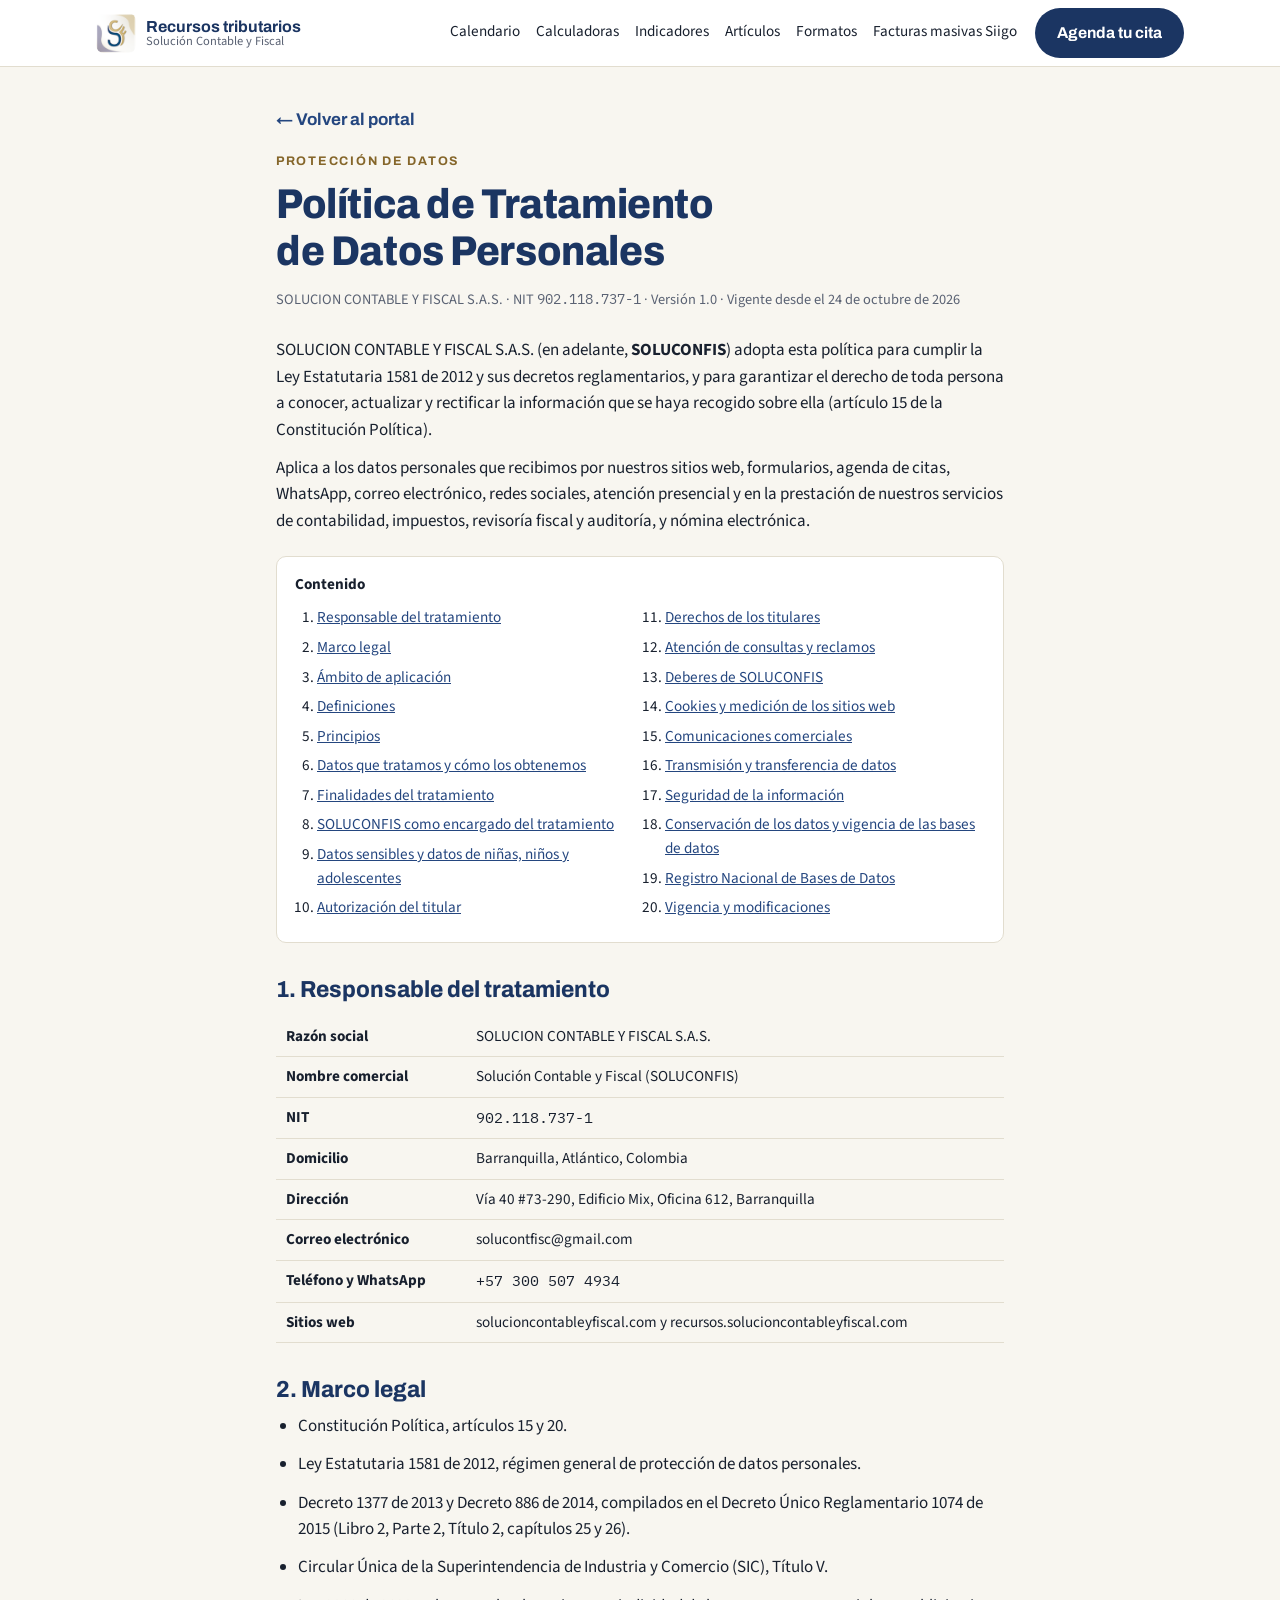
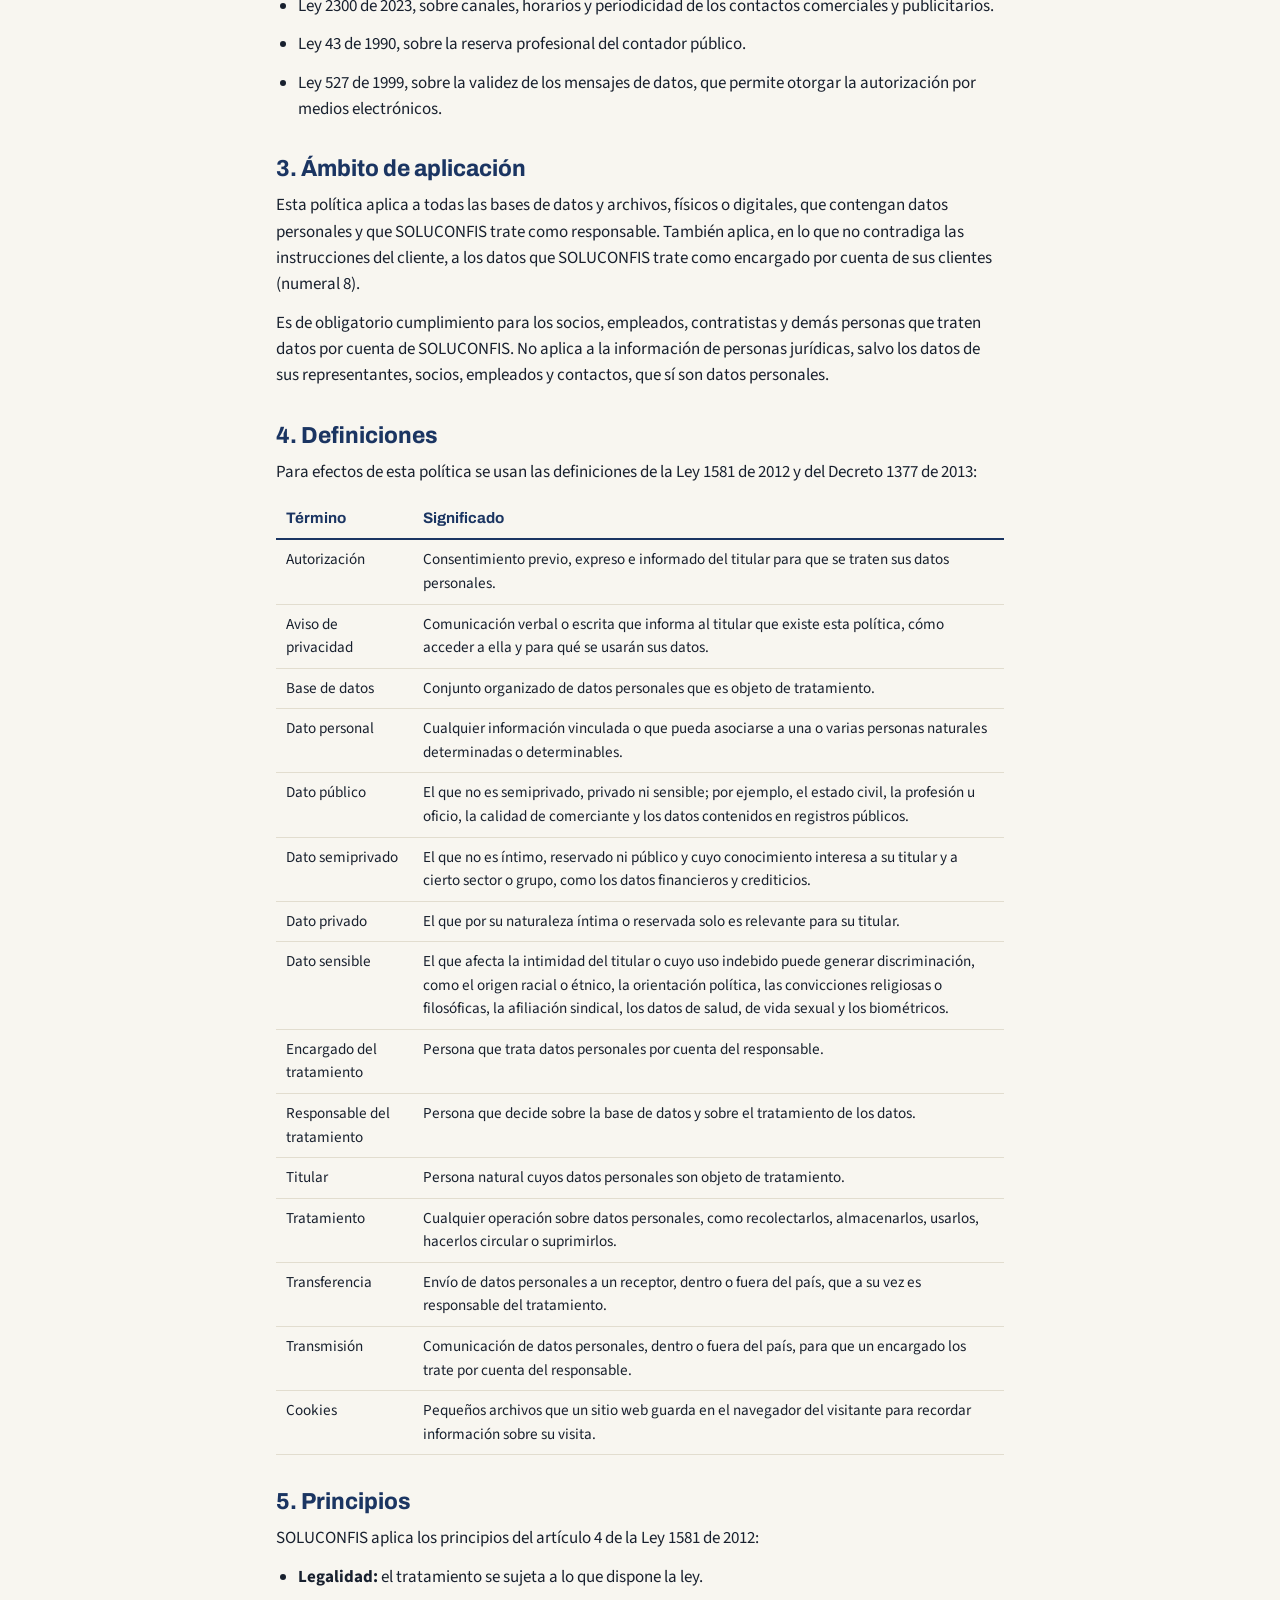
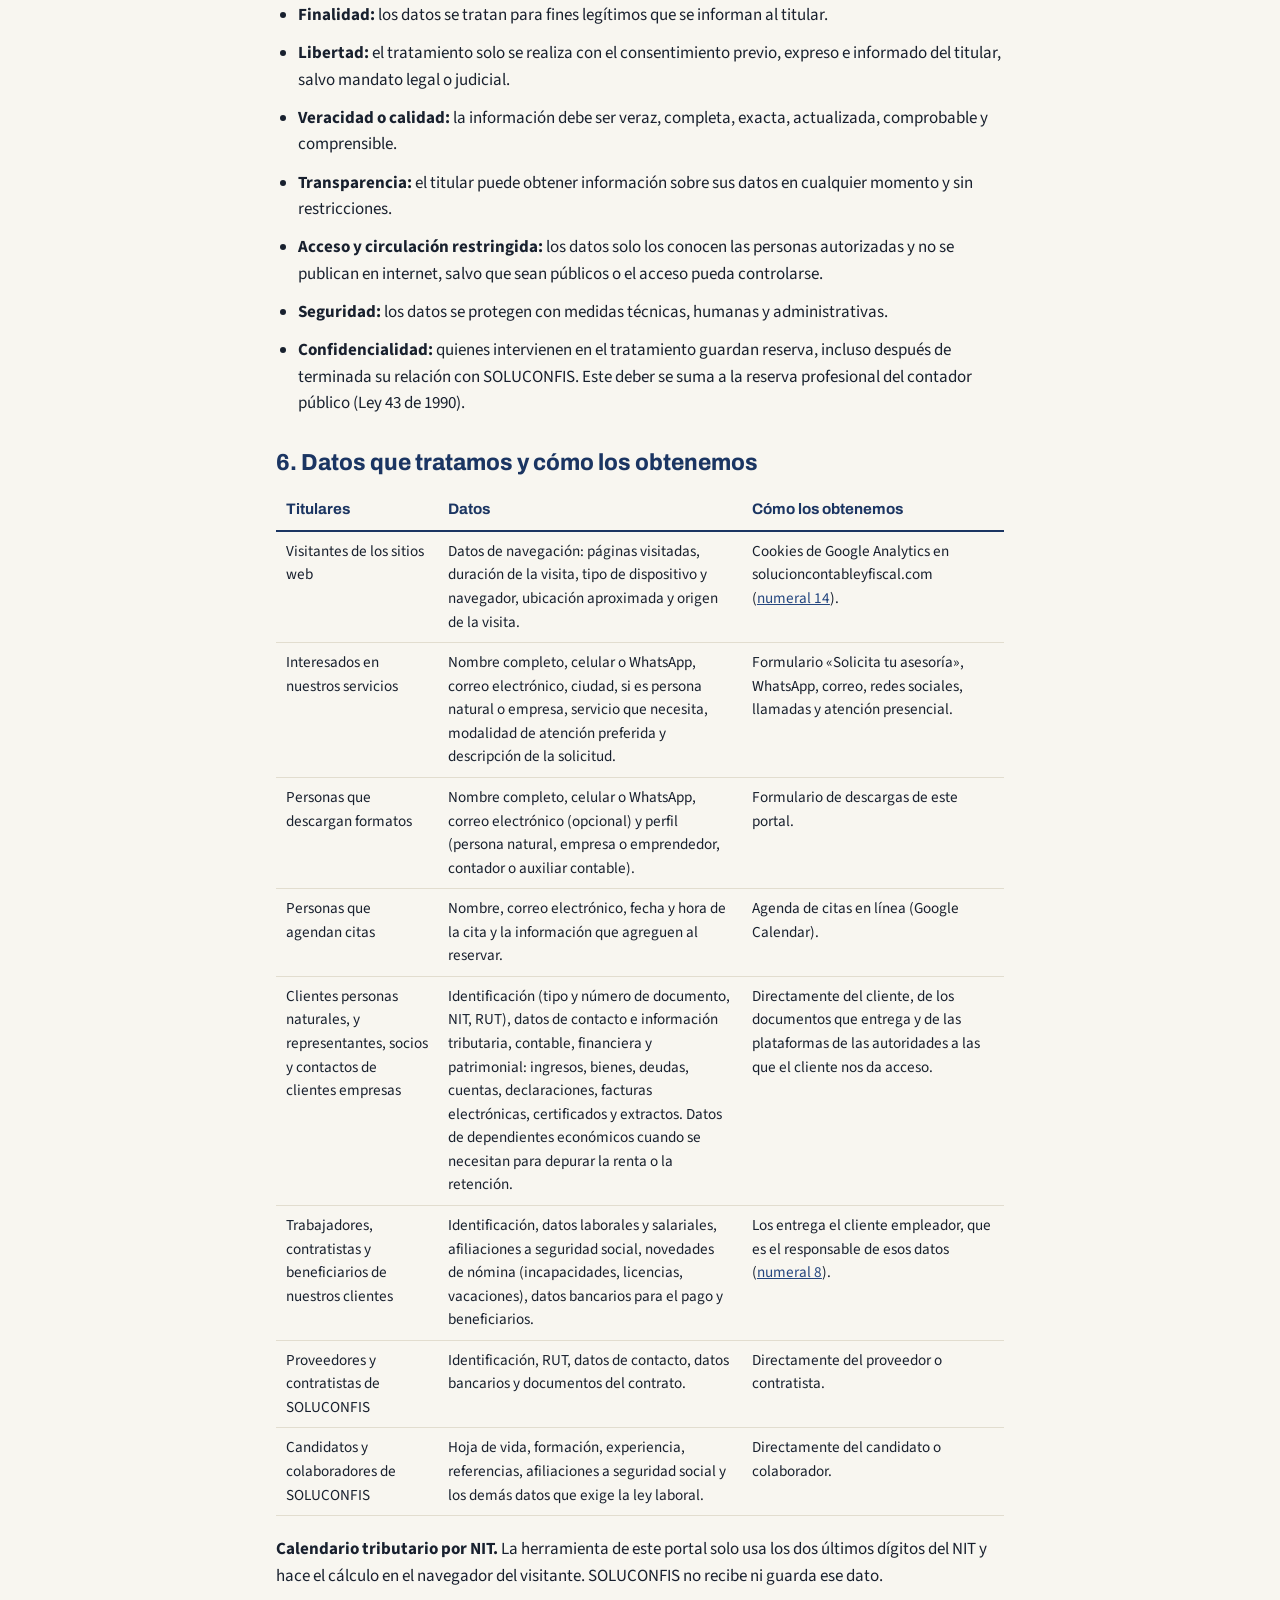
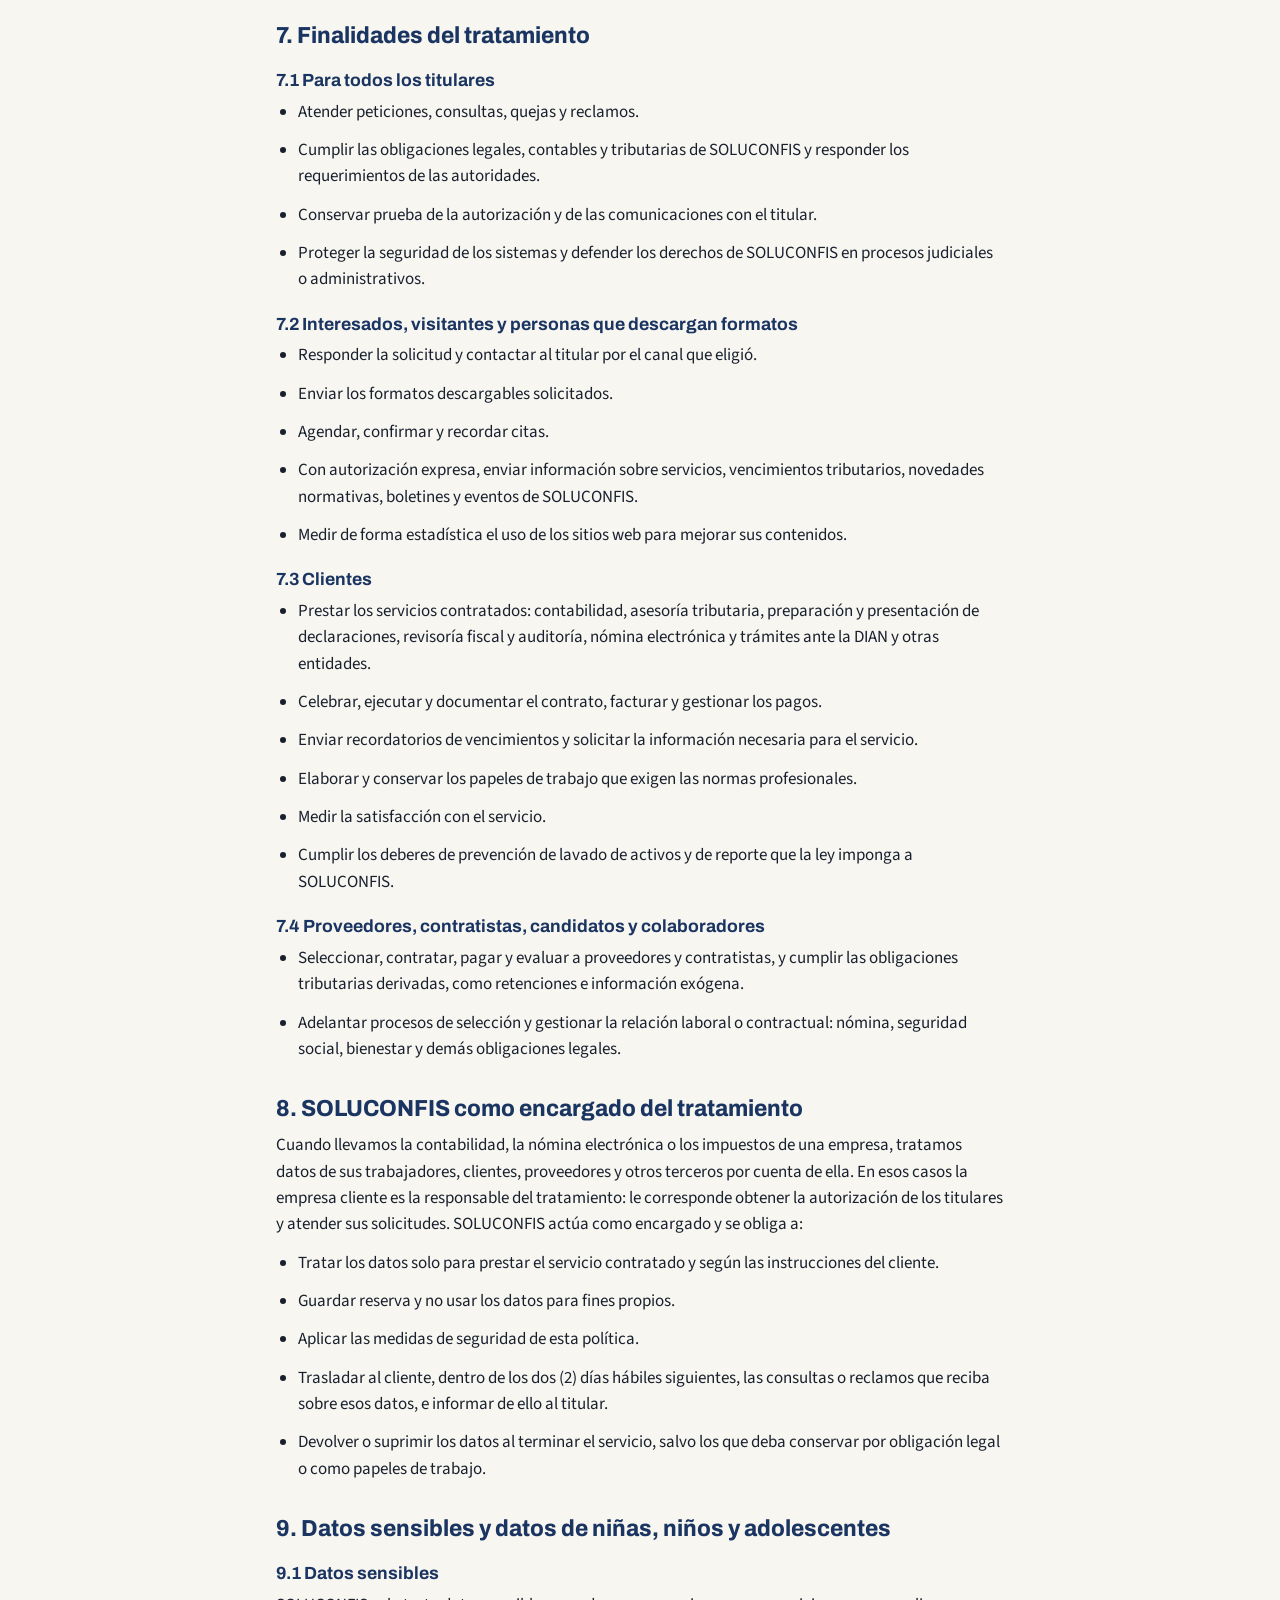
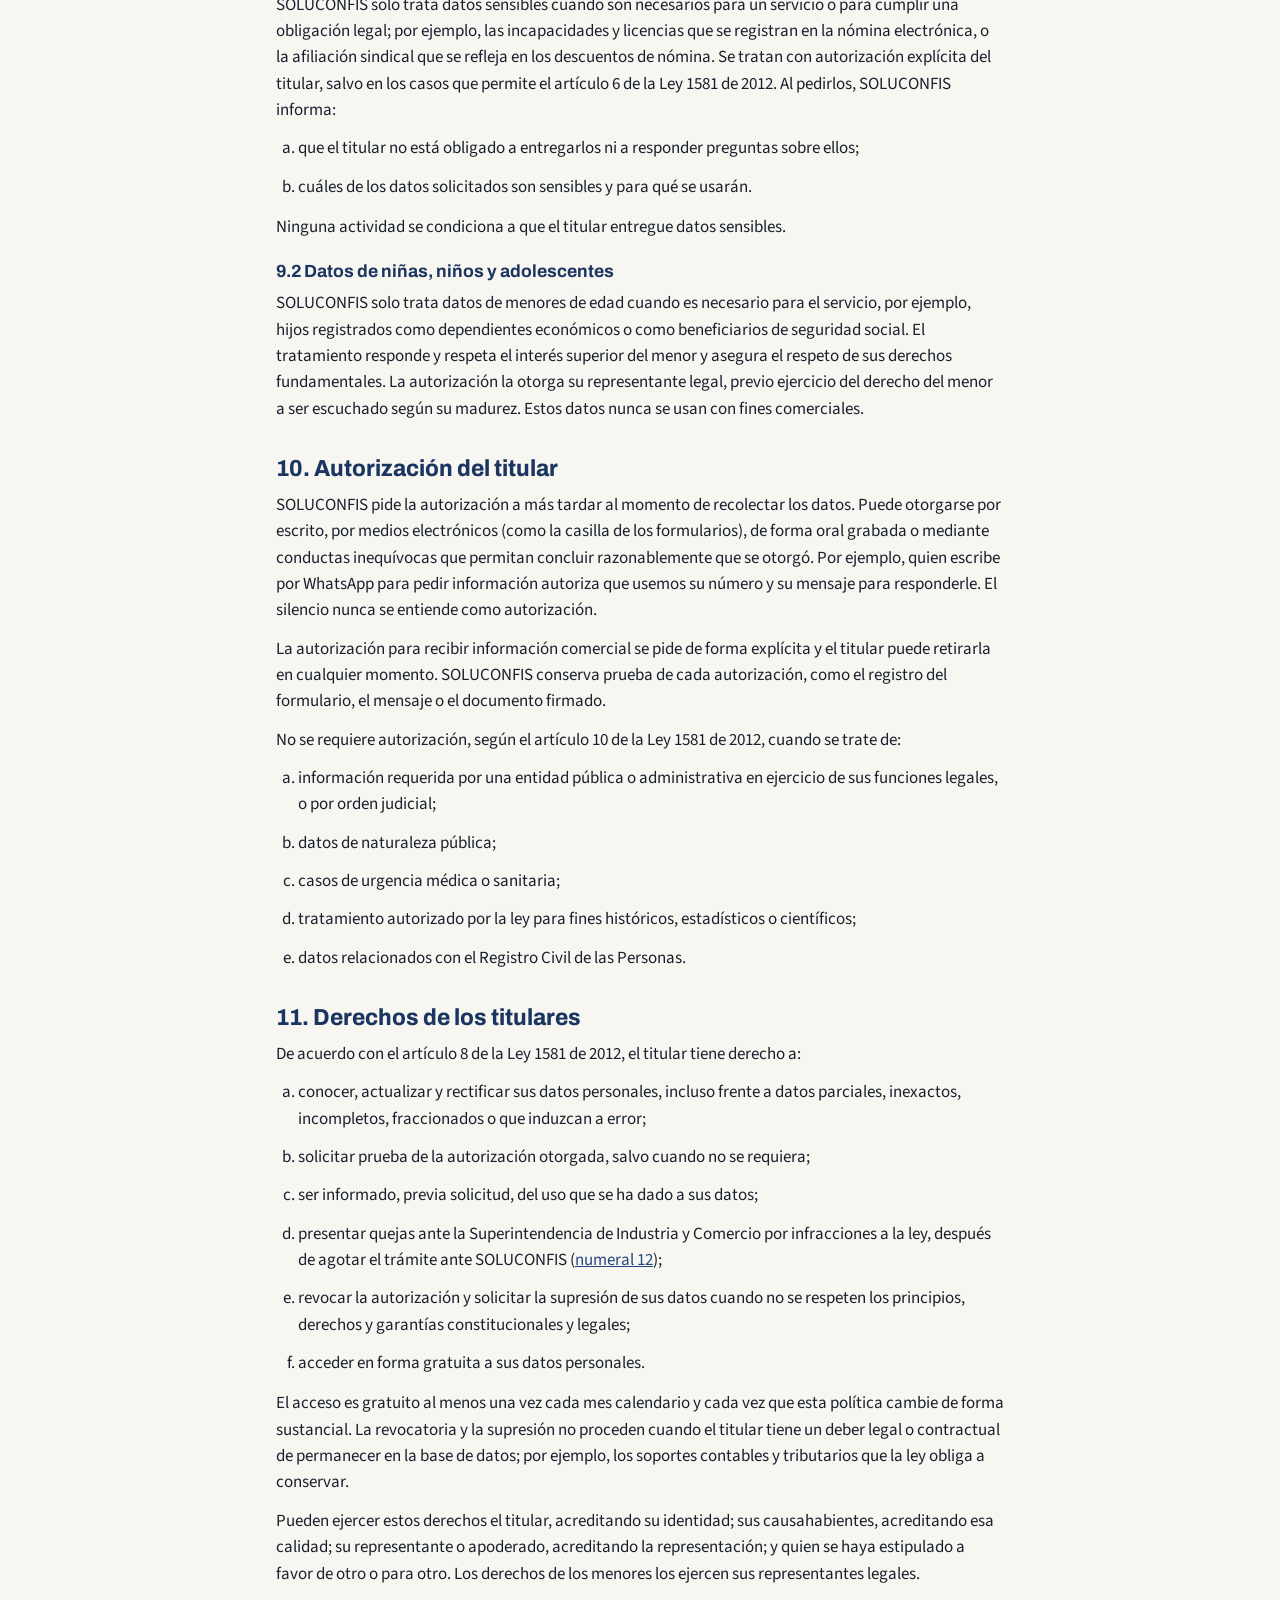
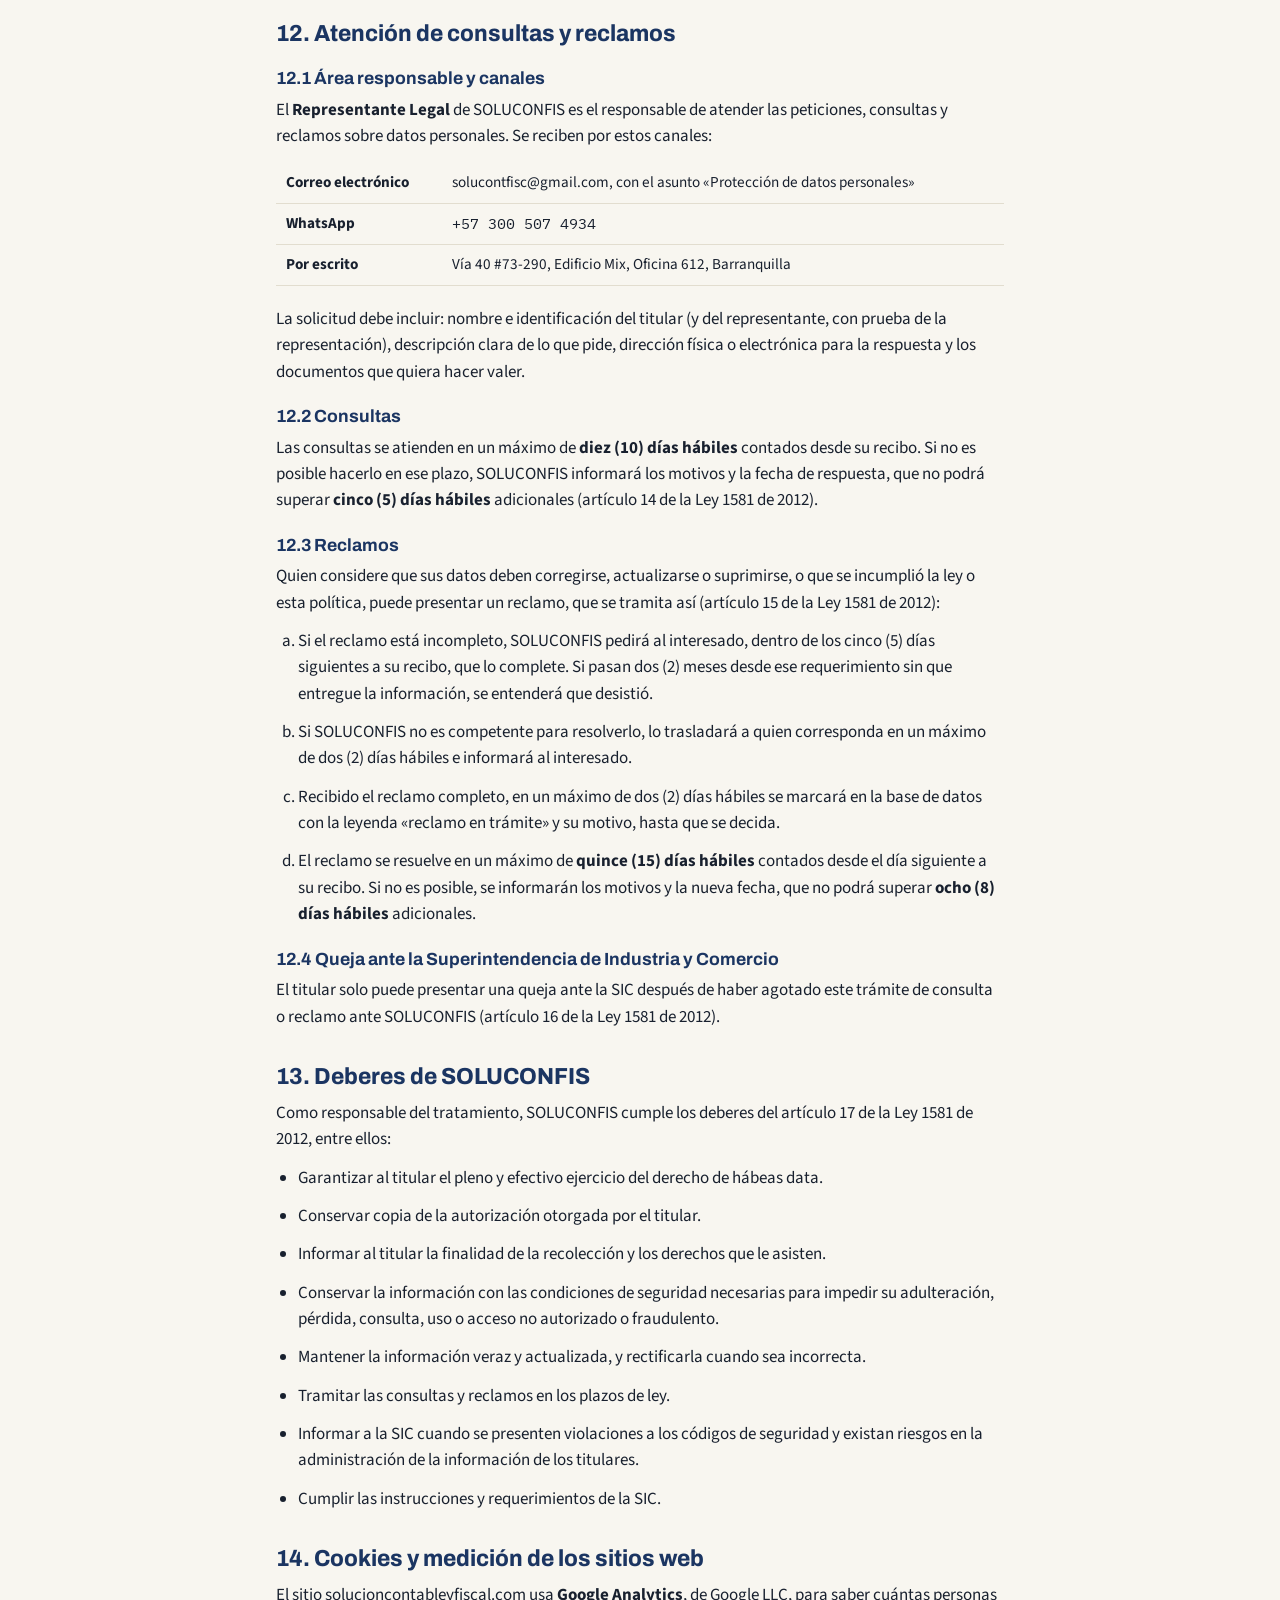
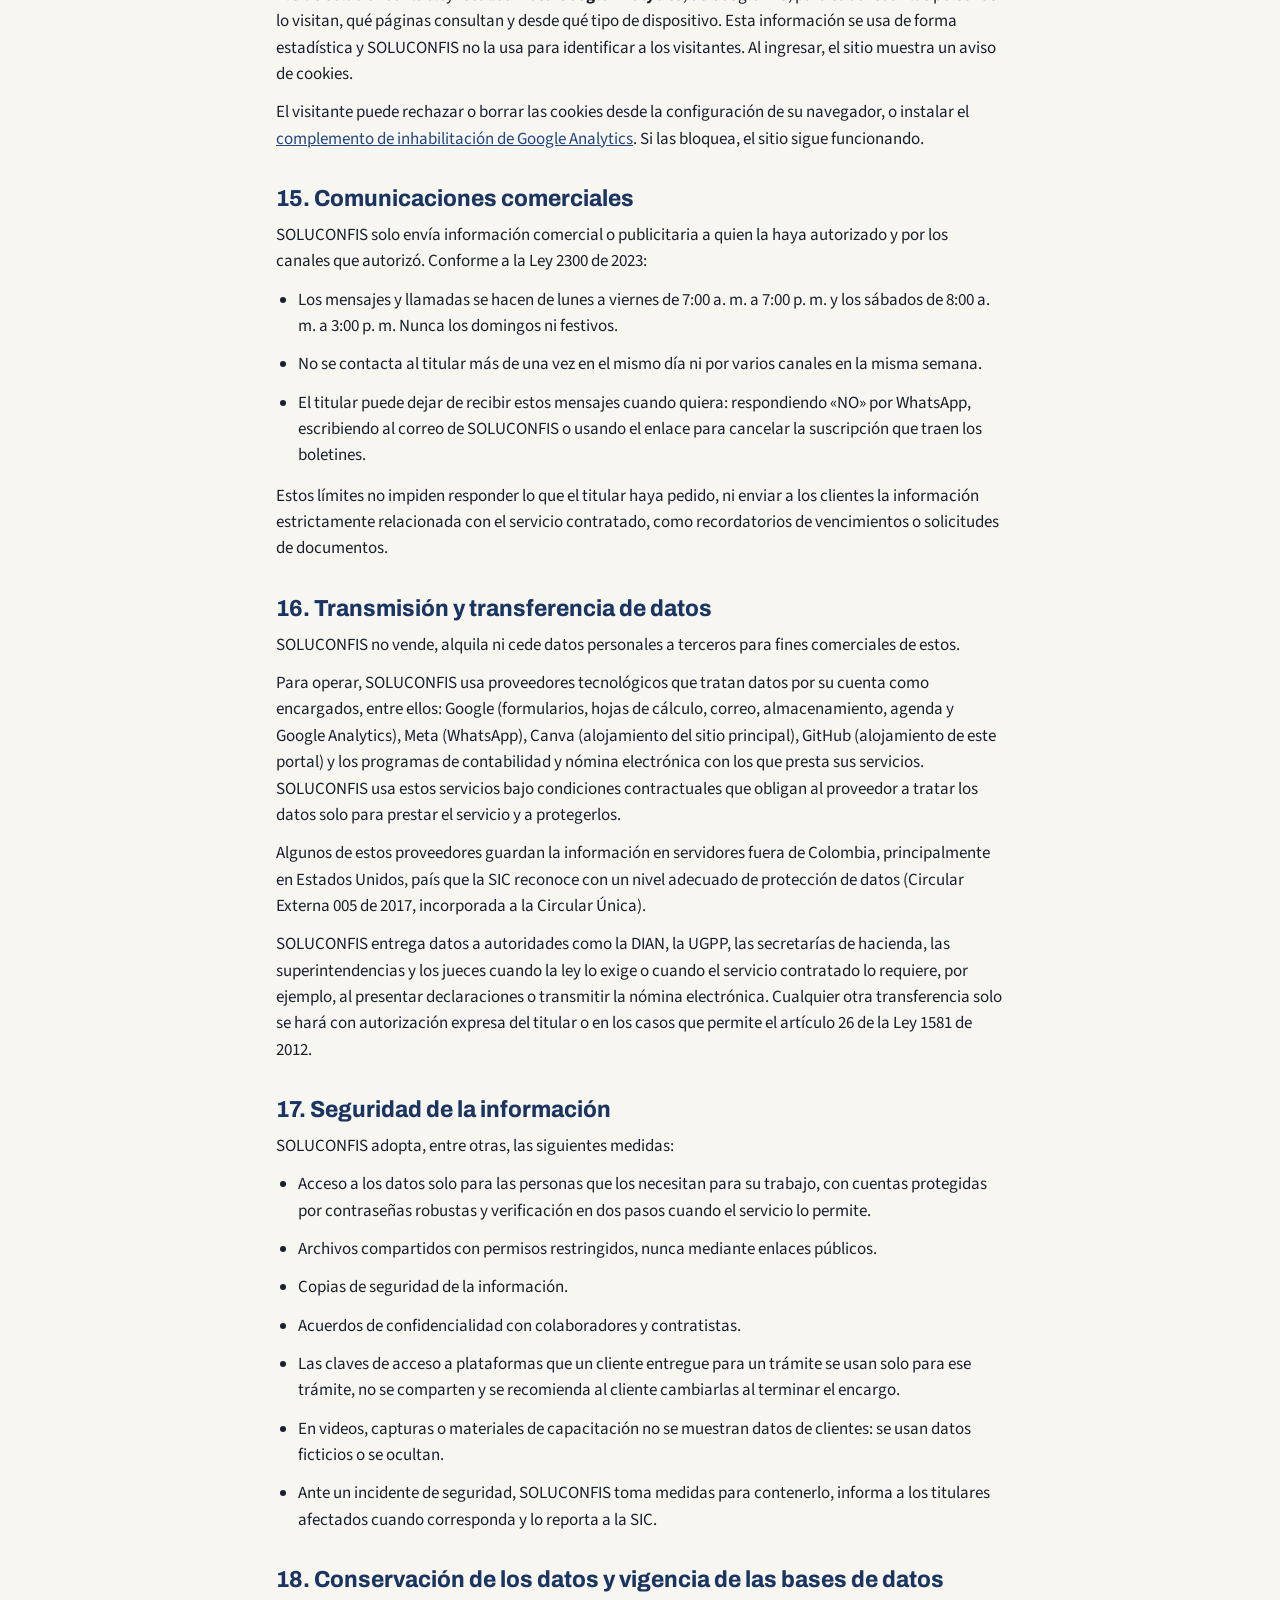
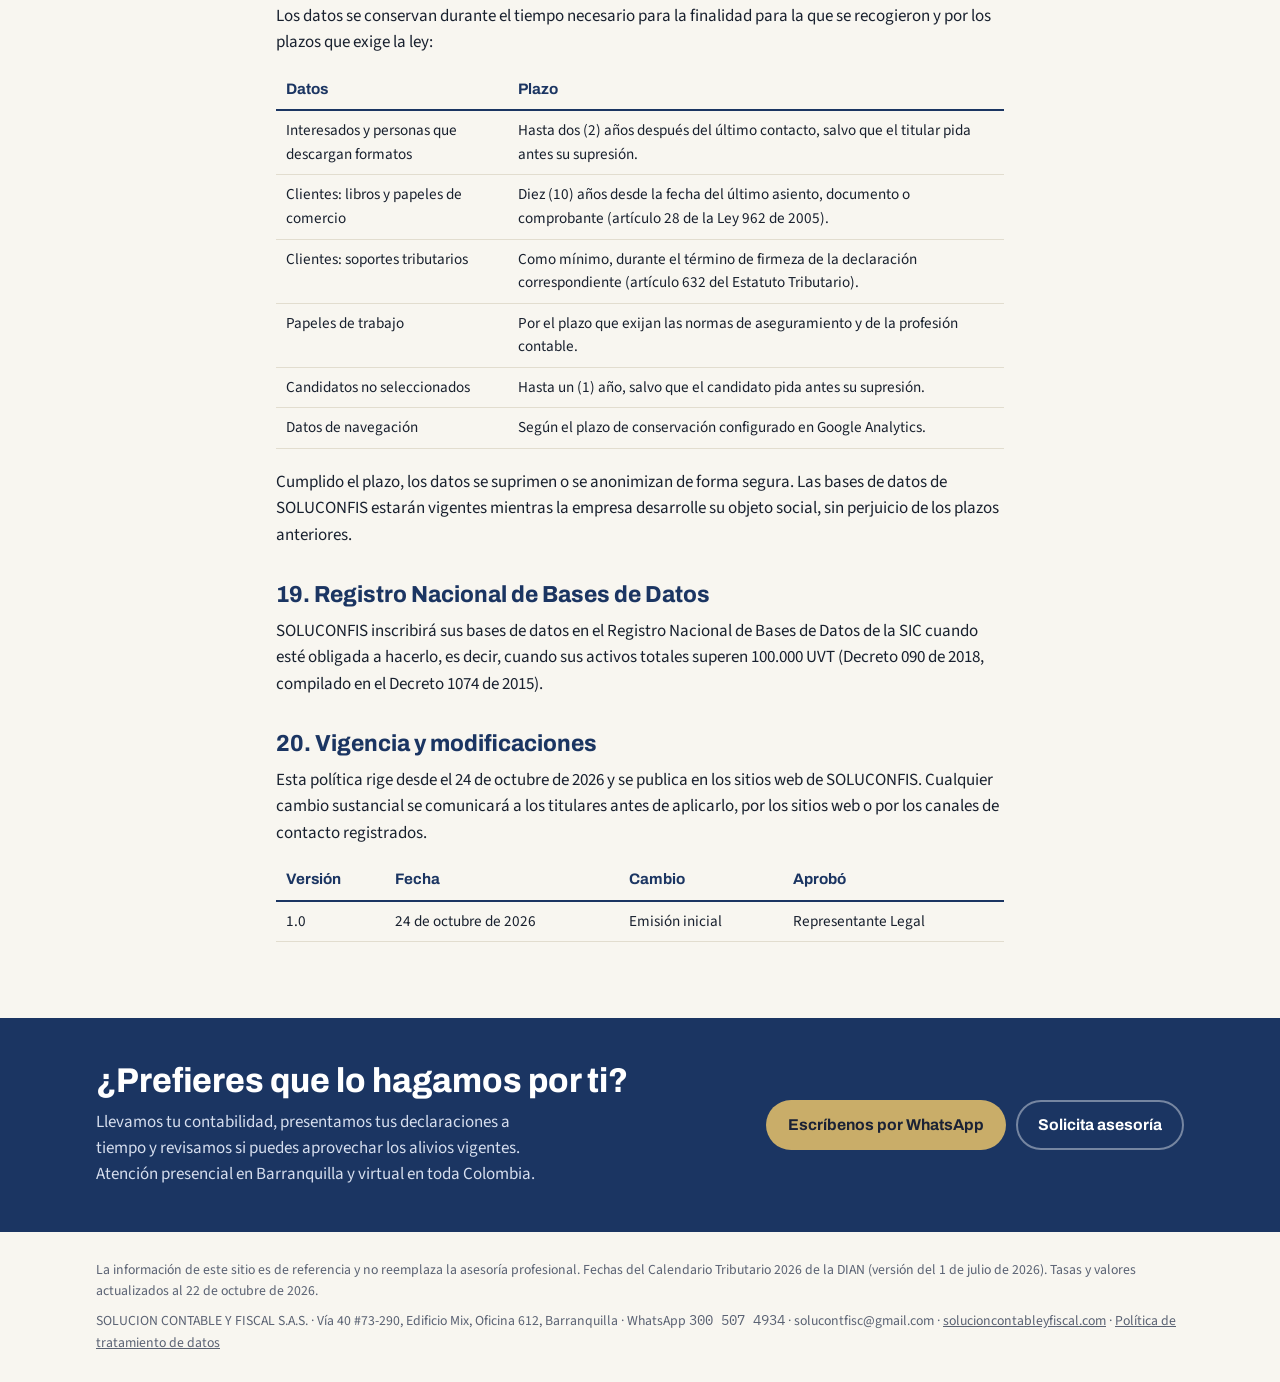
==== commit 982db6c5: "Agrega la pestaña Facturas masivas en Siigo Página nueva del servicio (cómo funciona, para quién, pr" ====
--- a/politica-de-datos.html
+++ b/politica-de-datos.html
@@ -9,14 +9,14 @@
 <meta property="og:type" content="website"><meta property="og:title" content="Política de Tratamiento de Datos Personales | Solución Contable y Fiscal"><meta property="og:description" content="Política de Tratamiento de Datos Personales de SOLUCION CONTABLE Y FISCAL S.A.S. (Ley 1581 de 2012): qué datos tratamos, para qué, tus derechos y cómo ejercerlos."><meta property="og:url" content="https://recursos.solucioncontableyfiscal.com/politica-de-datos.html"><meta property="og:image" content="https://recursos.solucioncontableyfiscal.com/assets/logo-512.png"><meta property="og:locale" content="es_CO">
 <link rel="icon" href="assets/logo-32.png" sizes="32x32"><link rel="apple-touch-icon" href="assets/logo-192.png">
 <link rel="preconnect" href="https://fonts.googleapis.com"><link rel="preconnect" href="https://fonts.gstatic.com" crossorigin><link rel="stylesheet" href="https://fonts.googleapis.com/css2?family=Archivo:wdth,wght@75..125,600..800&family=IBM+Plex+Mono:wght@500;600&family=Source+Sans+3:wght@400;600;700&display=swap">
-<link rel="stylesheet" href="assets/site.css">
+<link rel="stylesheet" href="assets/site.css?v=1168be2a">
 
 </head>
 <body>
 <header class="top"><div class="wrap">
   <a class="brand" href="index.html"><img src="assets/logo-96.png" alt="Logo de Solución Contable y Fiscal" width="40" height="40"><span><b>Recursos tributarios</b><small>Solución Contable y Fiscal</small></span></a>
   <nav class="nav" aria-label="Secciones">
-    <a href="index.html#calendario">Calendario</a><a href="index.html#calculadoras">Calculadoras</a><a href="index.html#indicadores">Indicadores</a><a href="index.html#articulos">Artículos</a><a href="index.html#formatos">Formatos</a>
+    <a href="index.html#calendario">Calendario</a><a href="index.html#calculadoras">Calculadoras</a><a href="index.html#indicadores">Indicadores</a><a href="index.html#articulos">Artículos</a><a href="index.html#formatos">Formatos</a><a href="facturas-masivas-siigo.html">Facturas masivas Siigo</a>
   </nav>
   <a class="btn btn-primary" href="https://calendar.app.google/NaQe5qqNjgy27SrF7" target="_blank" rel="noopener">Agenda tu cita</a>
 </div></header>
--- a/assets/site.css
+++ b/assets/site.css
@@ -74,9 +74,15 @@
 .nit-row { display: flex; gap: 16px; align-items: end; flex-wrap: wrap; }
 .field { display: grid; gap: 6px; min-width: 0; }
 .field > span, .fld-label { font-size: .86rem; font-weight: 600; color: var(--muted); }
-.nit { font-family: var(--font-num); font-size: 2.2rem; font-weight: 600; width: 3.4em; letter-spacing: .5em; padding: 6px 0 6px .45em; text-align: left; color: var(--heading);
-  border: 2px solid var(--navy); border-radius: 8px; background:
+/* Casillas del NIT: el recuadro dibuja dos celdas iguales y cada dígito se centra en la suya.
+   El campo es más ancho que el recuadro para que el espacio final del letter-spacing no lo haga desplazarse al escribir. */
+.nit-box { --cell: 3.3rem; display: block; width: calc(var(--cell) * 2 + 4px); overflow: hidden; overflow: clip; border: 2px solid var(--navy); border-radius: 8px; background:
   linear-gradient(90deg, transparent calc(50% - 1px), var(--line) calc(50% - 1px), var(--line) calc(50% + 1px), transparent calc(50% + 1px)), var(--surface); }
+.nit-box:focus-within { outline: 3px solid var(--gold); outline-offset: 2px; }
+.nit { display: block; font-family: var(--font-num); font-size: 2.2rem; font-weight: 600; font-variant-numeric: tabular-nums; color: var(--heading);
+  width: calc(var(--cell) * 3); padding: 6px 0 6px calc((var(--cell) - 1ch) / 2); letter-spacing: calc(var(--cell) - 1ch); text-align: left;
+  border: 0; background: transparent; }
+.nit:focus-visible { outline: none; }
 .nit-cap { font-size: .82rem; color: var(--muted); max-width: 26ch; }
 select, input[type=text], input[type=date], input[type=number] { font: inherit; font-size: 1rem; padding: 10px 12px; border: 1px solid var(--line); border-radius: 8px; background: var(--surface); color: var(--ink); width: 100%; min-width: 0; }
 input[data-money] { font-family: var(--font-num); font-variant-numeric: tabular-nums; }
@@ -210,3 +216,25 @@
   .ledger > div { flex-direction: column; gap: 2px; }
   .ledger dd { text-align: left; white-space: normal; }
 }
+
+/* Facturas masivas en Siigo: aviso en portada, beneficios, pasos y preguntas */
+.promo { display: grid; gap: 10px; text-decoration: none; color: var(--ink); background: var(--surface); border: 1px solid var(--line); border-left: 5px solid var(--gold); border-radius: var(--radius); padding: 24px; }
+.promo:hover { border-color: var(--gold); }
+.promo p { color: var(--muted); max-width: 64ch; }
+.promo .go { font-family: var(--font-display); font-weight: 700; color: var(--navy-2); }
+.gains { list-style: none; margin: 0; padding: 0; display: grid; gap: 14px; }
+.gains li { display: grid; gap: 2px; padding-left: 16px; border-left: 3px solid var(--gold); }
+.gains b { font-family: var(--font-display); color: var(--heading); }
+.gains span { color: var(--muted); font-size: .95rem; }
+.steps { list-style: none; margin: 0; padding: 0; display: grid; grid-template-columns: repeat(4, minmax(0, 1fr)); gap: 18px; counter-reset: paso; }
+.steps li { counter-increment: paso; background: var(--surface); border: 1px solid var(--line); border-radius: var(--radius); padding: 20px; display: grid; gap: 8px; align-content: start; }
+.steps li::before { content: counter(paso); display: grid; place-items: center; width: 38px; height: 38px; border-radius: 50%; background: var(--navy); color: #fff; font-family: var(--font-num); font-weight: 600; }
+.steps b { font-family: var(--font-display); color: var(--heading); font-size: 1.05rem; }
+.steps span { color: var(--muted); font-size: .95rem; }
+.faqs { display: grid; gap: 10px; max-width: 820px; }
+.faq { background: var(--surface); border: 1px solid var(--line); border-radius: var(--radius); padding: 0 18px; }
+.faq summary { cursor: pointer; padding: 14px 0; font-family: var(--font-display); font-weight: 700; color: var(--heading); }
+.faq[open] summary { border-bottom: 1px solid var(--line); }
+.faq p { padding: 12px 0 16px; color: var(--ink); }
+@media (max-width: 900px) { .steps { grid-template-columns: repeat(2, minmax(0, 1fr)); } }
+@media (max-width: 520px) { .steps { grid-template-columns: minmax(0, 1fr); } .promo { padding: 18px; } }
